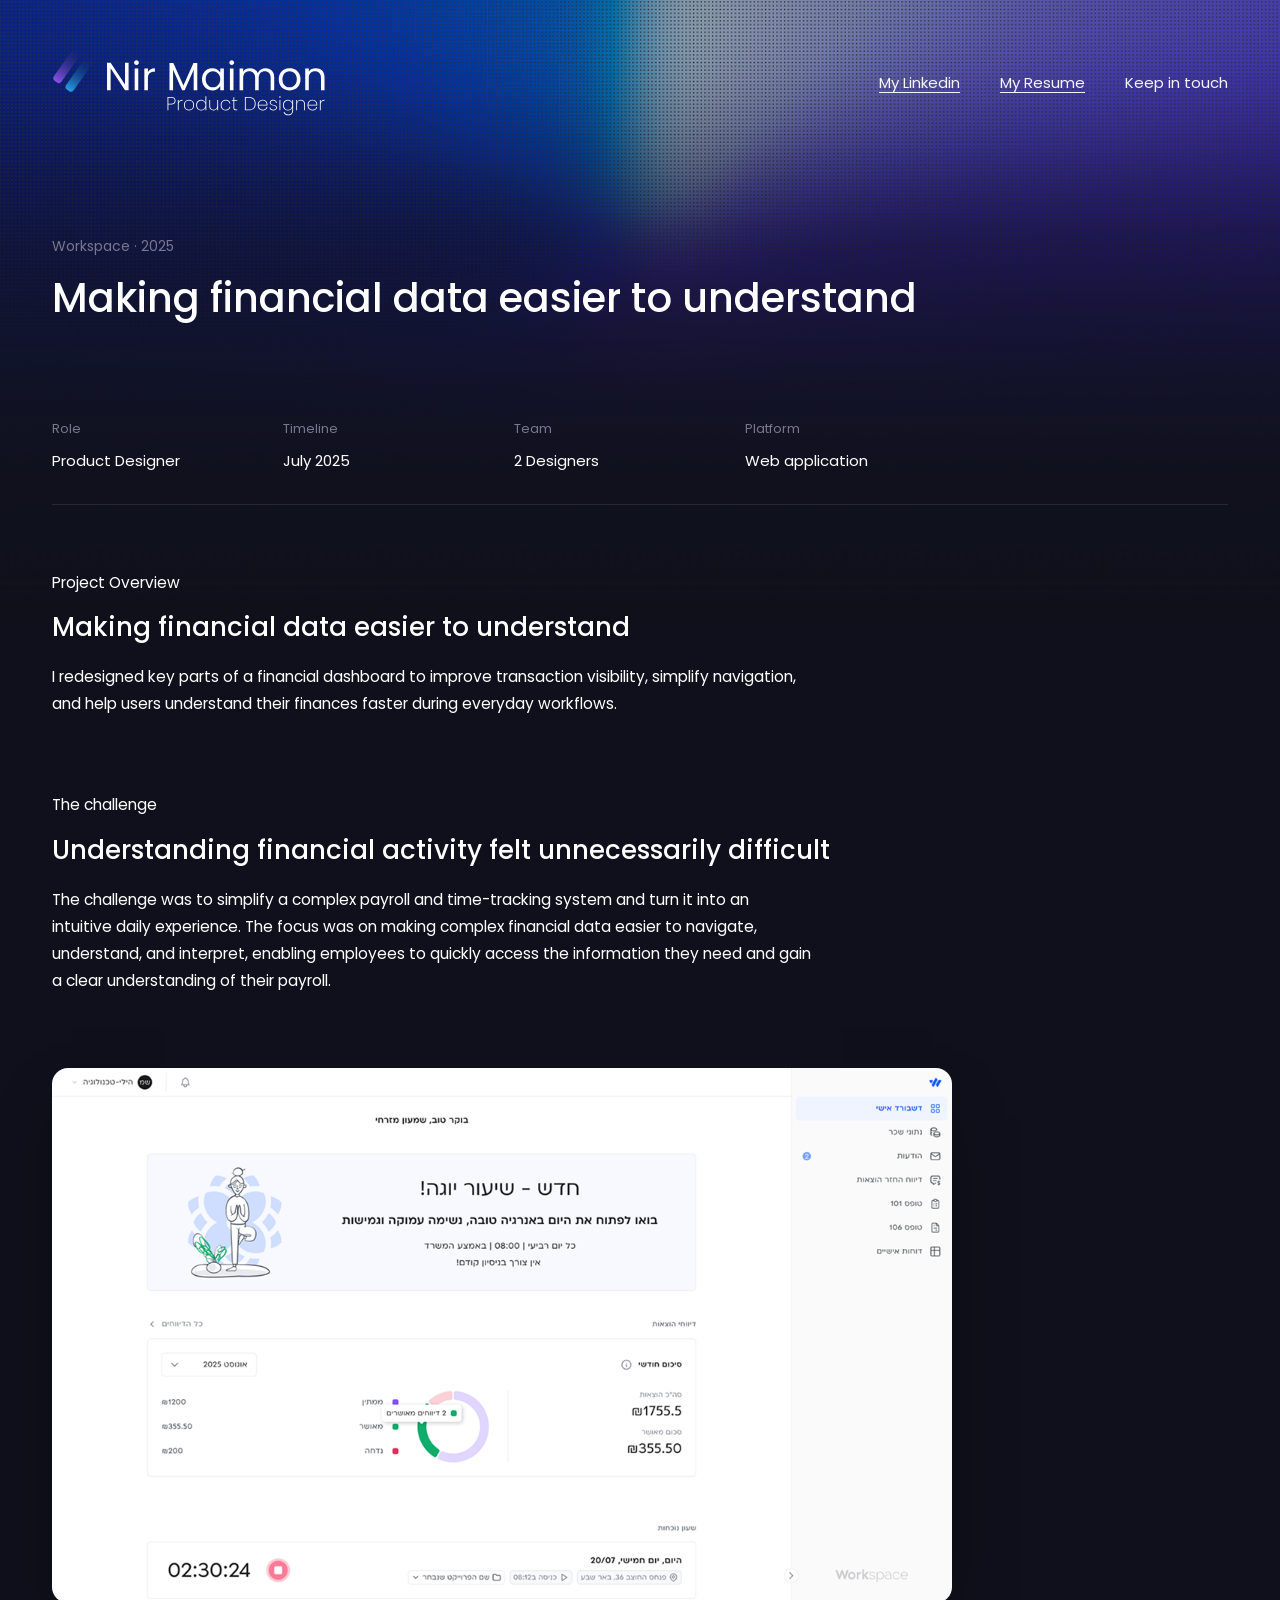
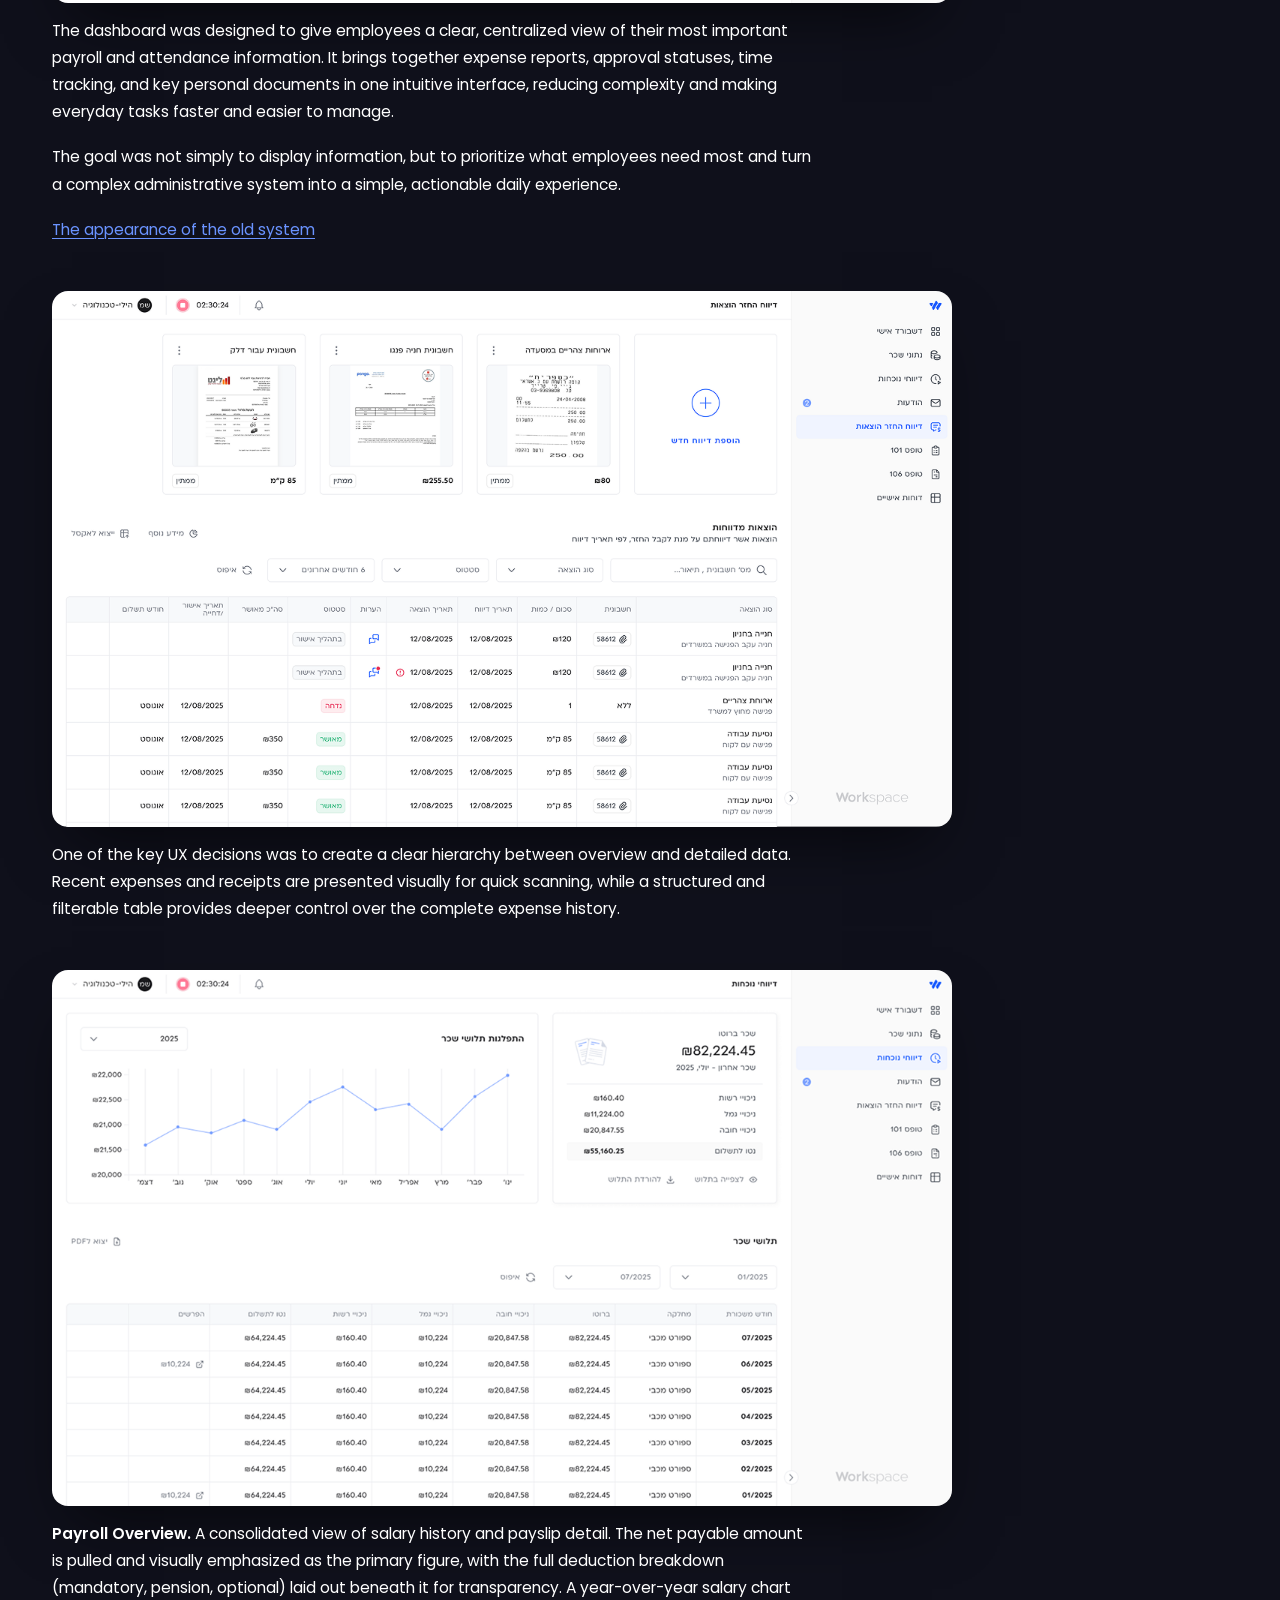
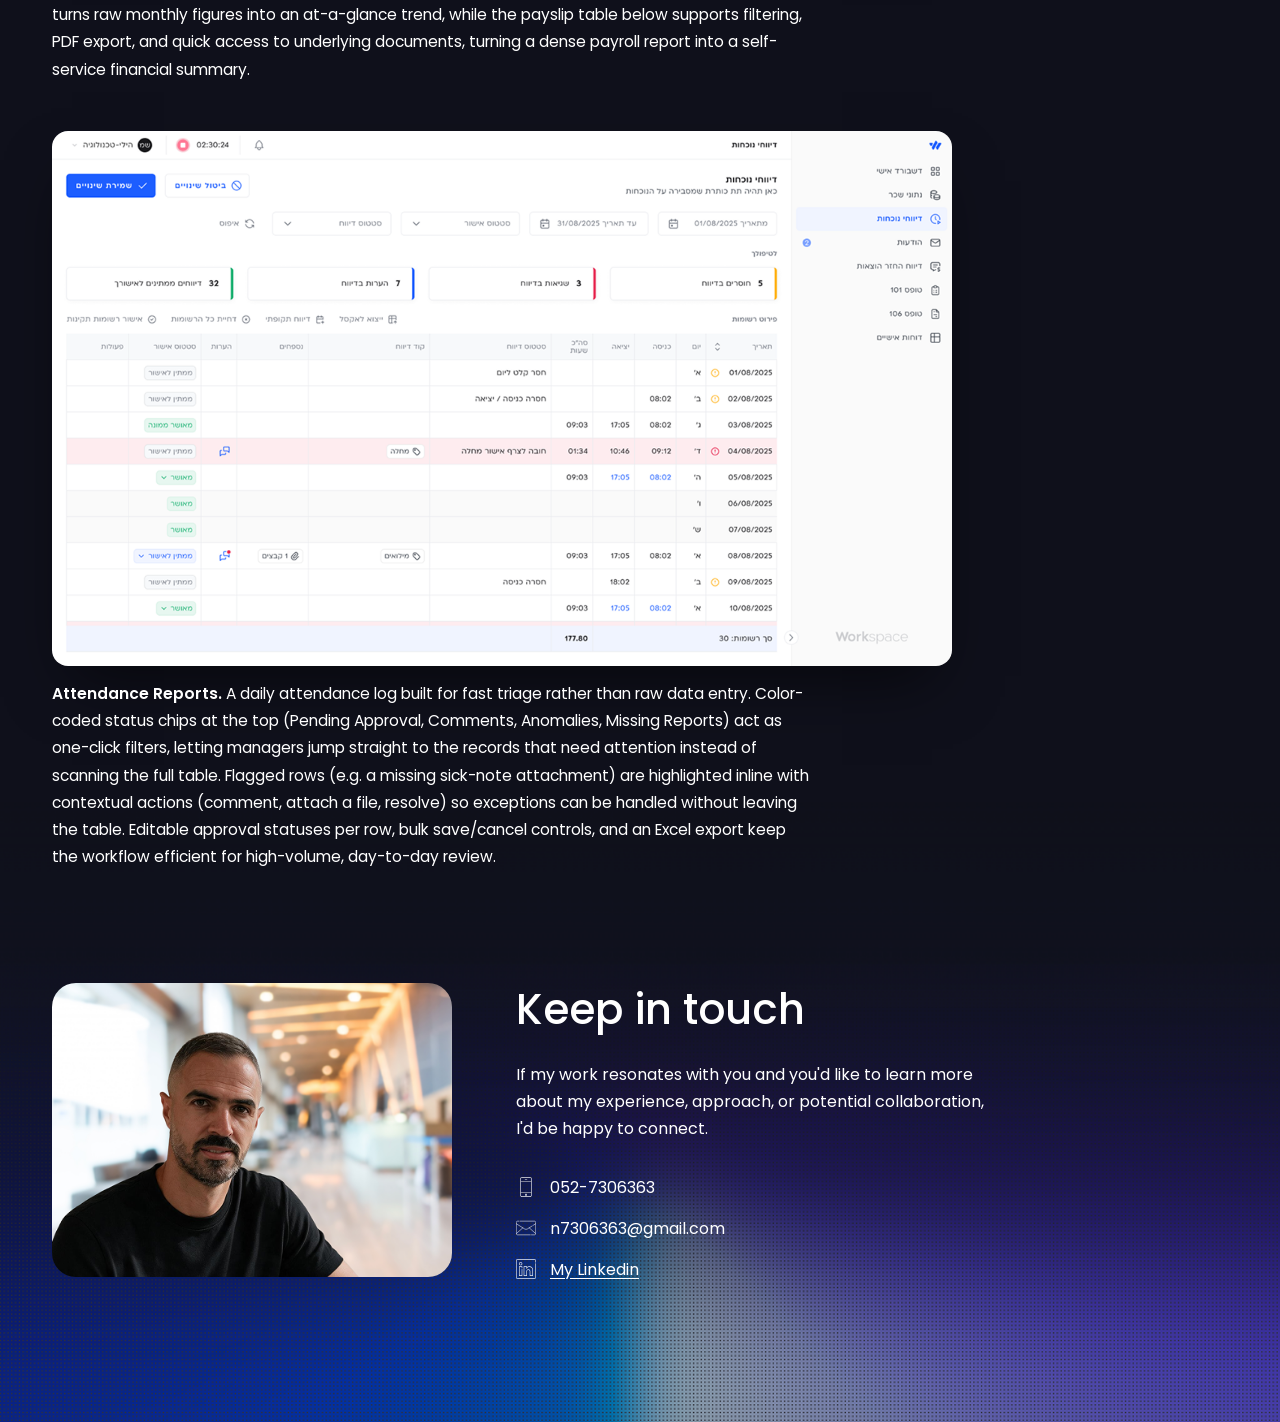
==== case-study.html @ dd616dca "Initial commit: Nir Maimon portfolio site (Main + case study pages) Built from the Figma design (Mai" ====
<!doctype html>
<html lang="en">
<head>
<meta charset="UTF-8" />
<meta name="viewport" content="width=device-width, initial-scale=1.0" />
<title>Making financial data easier to understand — Nir Maimon</title>
<link rel="preconnect" href="https://fonts.googleapis.com" />
<link rel="preconnect" href="https://fonts.gstatic.com" crossorigin />
<link href="https://fonts.googleapis.com/css2?family=Poppins:wght@300;400;500;600;700&display=swap" rel="stylesheet" />
<link rel="stylesheet" href="styles.css" />
</head>
<body>

<div class="page">
  <div class="bg-glow-top"></div>
  <div class="bg-glow-bottom"></div>

  <header class="container site-header">
    <a href="index.html"><img class="logo" src="Group 160525.svg" alt="Nir Maimon — Product Designer" /></a>
    <nav class="site-nav">
      <a class="underline" href="https://www.linkedin.com/in/nir-maimon-a56410125/" target="_blank" rel="noopener">My Linkedin</a>
      <a class="underline" href="#">My Resume</a>
      <a href="index.html#keep-in-touch">Keep in touch</a>
    </nav>
  </header>

  <section class="container case-hero">
    <p class="eyebrow">Workspace · 2025</p>
    <h1>Making financial data easier to understand</h1>
  </section>

  <div class="container">
    <div class="meta-row">
      <div class="item">
        <p class="label">Role</p>
        <p class="value">Product Designer</p>
      </div>
      <div class="item">
        <p class="label">Timeline</p>
        <p class="value">July 2025</p>
      </div>
      <div class="item">
        <p class="label">Team</p>
        <p class="value">2 Designers</p>
      </div>
      <div class="item">
        <p class="label">Platform</p>
        <p class="value">Web application</p>
      </div>
    </div>
    <div class="divider"></div>

    <section class="case-section">
      <p class="eyebrow">Project Overview</p>
      <h2>Making financial data easier to understand</h2>
      <p>I redesigned key parts of a financial dashboard to improve transaction visibility, simplify navigation, and help users understand their finances faster during everyday workflows.</p>
    </section>

    <section class="case-section">
      <p class="eyebrow">The challenge</p>
      <h2>Understanding financial activity felt unnecessarily difficult</h2>
      <p>The challenge was to simplify a complex payroll and time-tracking system and turn it into an intuitive daily experience. The focus was on making complex financial data easier to navigate, understand, and interpret, enabling employees to quickly access the information they need and gain a clear understanding of their payroll.</p>
    </section>

    <div class="case-image">
      <img src="דשבורד ללא נוכחות וללא הוצאות 1.png" alt="Employee dashboard home screen" />
    </div>

    <div class="case-text">
      <p>The dashboard was designed to give employees a clear, centralized view of their most important payroll and attendance information. It brings together expense reports, approval statuses, time tracking, and key personal documents in one intuitive interface, reducing complexity and making everyday tasks faster and easier to manage.</p>
      <p>The goal was not simply to display information, but to prioritize what employees need most and turn a complex administrative system into a simple, actionable daily experience.</p>
      <p><a class="inline-link" href="image 208.png" target="_blank" rel="noopener">The appearance of the old system</a></p>
    </div>

    <div class="case-image">
      <img src="דיווח החזר הוצאות 1.png" alt="Expense reports screen" />
    </div>

    <div class="case-text">
      <p>One of the key UX decisions was to create a clear hierarchy between overview and detailed data. Recent expenses and receipts are presented visually for quick scanning, while a structured and filterable table provides deeper control over the complete expense history.</p>
    </div>

    <div class="case-image">
      <img src="נתוני שכר 2.png" alt="Payroll overview screen" />
    </div>

    <div class="case-text">
      <p><strong>Payroll Overview.</strong> A consolidated view of salary history and payslip detail. The net payable amount is pulled and visually emphasized as the primary figure, with the full deduction breakdown (mandatory, pension, optional) laid out beneath it for transparency. A year-over-year salary chart turns raw monthly figures into an at-a-glance trend, while the payslip table below supports filtering, PDF export, and quick access to underlying documents, turning a dense payroll report into a self-service financial summary.</p>
    </div>

    <div class="case-image">
      <img src="נוכחות 1.png" alt="Attendance reports screen" />
    </div>

    <div class="case-text">
      <p><strong>Attendance Reports.</strong> A daily attendance log built for fast triage rather than raw data entry. Color-coded status chips at the top (Pending Approval, Comments, Anomalies, Missing Reports) act as one-click filters, letting managers jump straight to the records that need attention instead of scanning the full table. Flagged rows (e.g. a missing sick-note attachment) are highlighted inline with contextual actions (comment, attach a file, resolve) so exceptions can be handled without leaving the table. Editable approval statuses per row, bulk save/cancel controls, and an Excel export keep the workflow efficient for high-volume, day-to-day review.</p>
    </div>
  </div>

  <section id="keep-in-touch" class="container keep-in-touch footer-cta">
    <div class="photo">
      <img src="image 68.png" alt="Nir Maimon" />
    </div>
    <div>
      <h2>Keep in touch</h2>
      <p class="desc">If my work resonates with you and you'd like to learn more about my experience, approach, or potential collaboration, I'd be happy to connect.</p>
      <div class="contact-list">
        <div class="row">
          <img class="icon" src="Capa_1.svg" alt="" />
          <a href="tel:0527306363">052-7306363</a>
        </div>
        <div class="row">
          <img class="icon" src="Capa_1-1.svg" alt="" />
          <a href="mailto:n7306363@gmail.com">n7306363@gmail.com</a>
        </div>
        <div class="row">
          <img class="icon" src="Layer_1.svg" alt="" />
          <a class="underline" href="https://www.linkedin.com/in/nir-maimon-a56410125/" target="_blank" rel="noopener">My Linkedin</a>
        </div>
      </div>
    </div>
  </section>
</div>

</body>
</html>
---- styles.css ----
:root {
  --bg: #0f101b;
  --text-primary: #ffffff;
  --text-secondary: #a6a6bd;
  --text-muted: #77778f;
  --divider: rgba(255, 255, 255, 0.1);
  --link-accent: #6a93ff;
  --pill-bg: #f4f4f8;
  --pill-text: #111114;
  --pill-dot: #4f7cff;
  --container: 1240px;
}

* {
  box-sizing: border-box;
}

html {
  scroll-behavior: smooth;
}

body {
  margin: 0;
  background: var(--bg);
  color: var(--text-primary);
  font-family: "Poppins", -apple-system, BlinkMacSystemFont, "Segoe UI", sans-serif;
  -webkit-font-smoothing: antialiased;
  overflow-x: hidden;
}

h1, h2, h3 {
  font-family: "Poppins", sans-serif;
  margin: 0;
  font-weight: 500;
}

p {
  margin: 0;
}

a {
  color: inherit;
  text-decoration: none;
}

img {
  max-width: 100%;
  display: block;
}

.container {
  max-width: var(--container);
  margin: 0 auto;
  padding: 0 32px;
  position: relative;
  z-index: 1;
}

/* ---------- background glow layers ---------- */

.bg-glow-top {
  position: absolute;
  top: 0;
  left: 0;
  width: 100%;
  height: 620px;
  background-image: url("image 72.png");
  background-size: cover;
  background-position: top center;
  z-index: 0;
  pointer-events: none;
}

.bg-glow-bottom {
  position: absolute;
  bottom: 0;
  left: 0;
  width: 100%;
  height: 620px;
  background-image: url("image 73.png");
  background-size: cover;
  background-position: bottom center;
  z-index: 0;
  pointer-events: none;
}

.page {
  position: relative;
  overflow: hidden;
}

/* ---------- header ---------- */

.site-header {
  display: flex;
  align-items: center;
  justify-content: space-between;
  padding-top: 48px;
}

.logo {
  height: 68px;
  width: auto;
}

.site-nav {
  display: flex;
  align-items: center;
  gap: 40px;
  font-size: 15px;
  color: var(--text-primary);
}

.site-nav a.underline {
  text-decoration: underline;
  text-underline-offset: 4px;
}

.site-nav a {
  white-space: nowrap;
  opacity: 0.95;
  transition: opacity 0.2s ease;
}

.site-nav a:hover {
  opacity: 0.7;
}

.nav-toggle {
  display: none;
}

/* ---------- hero ---------- */

.hero {
  padding-top: 100px;
  padding-bottom: 80px;
}

.pill {
  display: inline-flex;
  align-items: center;
  gap: 8px;
  background: var(--pill-bg);
  color: var(--pill-text);
  font-size: 13px;
  font-weight: 500;
  padding: 8px 16px 8px 12px;
  border-radius: 999px;
  margin-bottom: 28px;
}

.pill .dot {
  width: 7px;
  height: 7px;
  border-radius: 50%;
  background: var(--pill-dot);
  display: inline-block;
}

.hero h1 {
  font-size: 48px;
  line-height: 1.2;
  letter-spacing: -0.5px;
  margin-bottom: 24px;
}

.hero h1 .muted {
  color: var(--text-secondary);
  font-weight: 400;
}

.hero p {
  font-size: 16px;
  line-height: 1.7;
  color: var(--text-primary);
  max-width: 620px;
}

/* ---------- projects ---------- */

.projects {
  padding-top: 40px;
  padding-bottom: 120px;
}

.projects h2 {
  font-size: 26px;
  color: var(--text-primary);
  margin-bottom: 32px;
}

.project-grid {
  display: grid;
  grid-template-columns: 1fr 1fr;
  gap: 28px;
}

.project-card {
  border-radius: 20px;
  overflow: hidden;
  display: block;
  line-height: 0;
  transition: transform 0.25s ease;
}

a.project-card:hover {
  transform: translateY(-4px);
}

.project-card img {
  width: 100%;
  height: auto;
  border-radius: 20px;
}

/* ---------- keep in touch ---------- */

.keep-in-touch {
  padding-top: 40px;
  padding-bottom: 140px;
  display: grid;
  grid-template-columns: 400px 1fr;
  gap: 64px;
  align-items: center;
}

.keep-in-touch .photo {
  border-radius: 24px;
  overflow: hidden;
  width: 100%;
}

.keep-in-touch .photo img {
  width: 100%;
  height: 100%;
  object-fit: cover;
}

.keep-in-touch h2 {
  font-size: 42px;
  margin-bottom: 20px;
}

.keep-in-touch .desc {
  font-size: 16px;
  line-height: 1.7;
  color: var(--text-primary);
  max-width: 480px;
  margin-bottom: 32px;
}

.contact-list {
  display: flex;
  flex-direction: column;
  gap: 16px;
}

.contact-list .row {
  display: flex;
  align-items: center;
  gap: 14px;
  font-size: 16px;
}

.contact-list .icon {
  width: 20px;
  height: 20px;
  flex-shrink: 0;
  opacity: 0.9;
}

.contact-list a.underline {
  text-decoration: underline;
  text-underline-offset: 3px;
}

/* ---------- case study ---------- */

.case-hero {
  padding-top: 120px;
  padding-bottom: 40px;
}

.eyebrow {
  font-size: 14px;
  color: var(--text-muted);
  margin-bottom: 16px;
}

.case-hero h1 {
  font-size: 40px;
  line-height: 1.25;
  white-space: nowrap;
}

.meta-row {
  display: grid;
  grid-template-columns: repeat(4, 1fr);
  gap: 24px;
  padding: 56px 0 32px;
  max-width: 900px;
}

.meta-row .item .label {
  font-size: 13px;
  color: var(--text-muted);
  margin-bottom: 10px;
}

.meta-row .item .value {
  font-size: 15px;
  color: var(--text-primary);
}

.divider {
  height: 1px;
  background: var(--divider);
  margin-bottom: 64px;
}

.case-section {
  max-width: 760px;
  padding-bottom: 56px;
}

.case-section .eyebrow {
  margin-bottom: 14px;
}

.case-section h2 {
  font-size: 26px;
  line-height: 1.35;
  margin-bottom: 18px;
  white-space: nowrap;
}

.case-section p {
  font-size: 15.5px;
  line-height: 1.75;
  color: var(--text-primary);
  margin-bottom: 18px;
}

.case-section p strong {
  color: var(--text-primary);
  font-weight: 600;
}

.case-section a.inline-link {
  color: var(--link-accent);
  text-decoration: underline;
  text-underline-offset: 3px;
}

.case-image {
  max-width: 900px;
  border-radius: 16px;
  overflow: hidden;
  margin-bottom: 14px;
  box-shadow: 0 30px 60px -20px rgba(0, 0, 0, 0.6);
}

.case-image img {
  width: 100%;
  height: auto;
  display: block;
}

.case-text {
  max-width: 760px;
  padding-bottom: 48px;
}

.case-text p {
  font-size: 15.5px;
  line-height: 1.75;
  color: var(--text-primary);
  margin: 0 0 18px;
}

.case-text p:last-child {
  margin-bottom: 0;
}

.case-text p strong {
  color: var(--text-primary);
  font-weight: 600;
}

.case-text a.inline-link {
  color: var(--link-accent);
  text-decoration: underline;
  text-underline-offset: 3px;
}

/* ---------- footer (shared "keep in touch" reused on case study) ---------- */

.footer-cta {
  padding-top: 60px;
  padding-bottom: 140px;
}

/* ---------- responsive ---------- */

@media (max-width: 900px) {
  .container {
    padding: 0 20px;
  }

  .site-header {
    padding-top: 32px;
  }

  .site-nav {
    gap: 20px;
    font-size: 13px;
  }

  .hero {
    padding-top: 64px;
    padding-bottom: 56px;
  }

  .hero h1 {
    font-size: 34px;
  }

  .project-grid {
    grid-template-columns: 1fr;
  }

  .keep-in-touch {
    grid-template-columns: 1fr;
    gap: 32px;
  }

  .keep-in-touch .photo {
    max-width: 320px;
  }

  .keep-in-touch h2 {
    font-size: 32px;
  }

  .meta-row {
    grid-template-columns: repeat(2, 1fr);
    row-gap: 32px;
  }

  .case-hero {
    padding-top: 80px;
    padding-bottom: 32px;
  }

  .case-hero h1 {
    font-size: 30px;
    white-space: normal;
  }

  .case-section h2 {
    font-size: 22px;
    white-space: normal;
  }
}

@media (max-width: 560px) {
  .site-nav {
    display: none;
  }
}
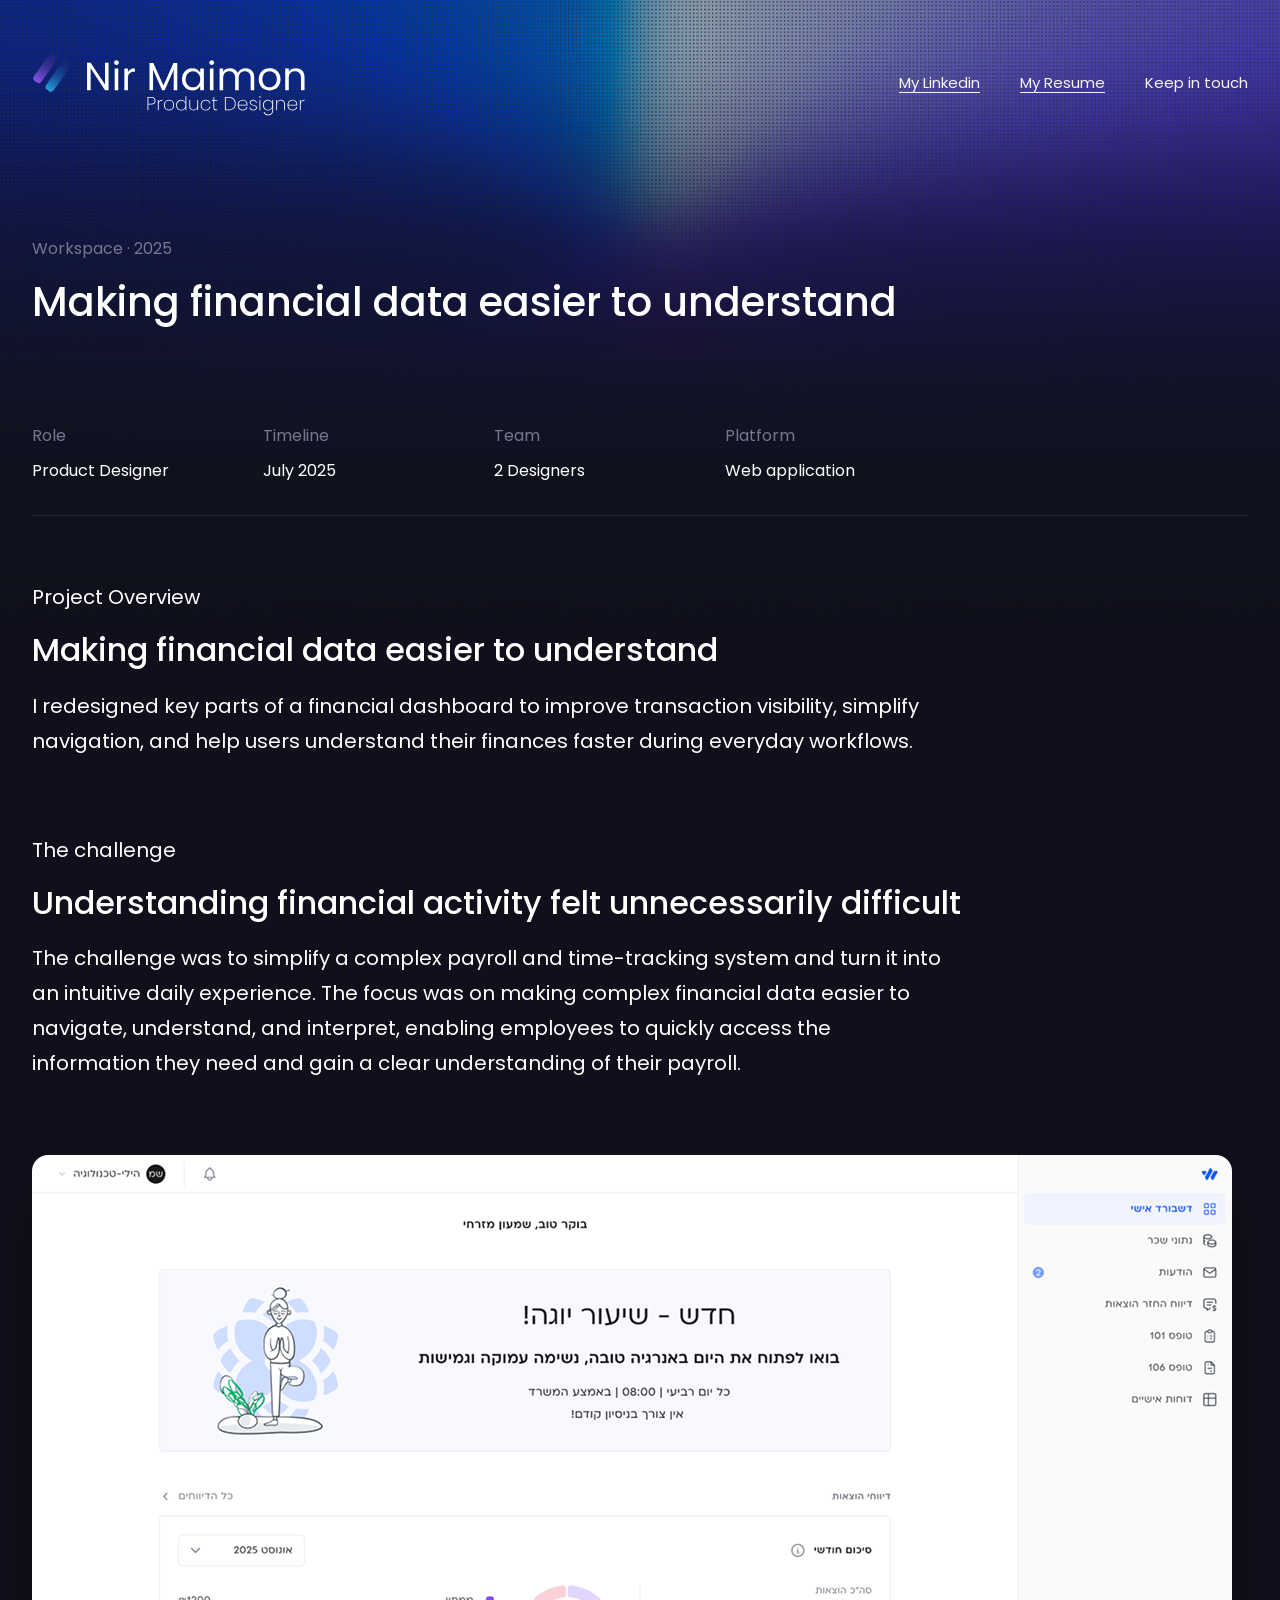
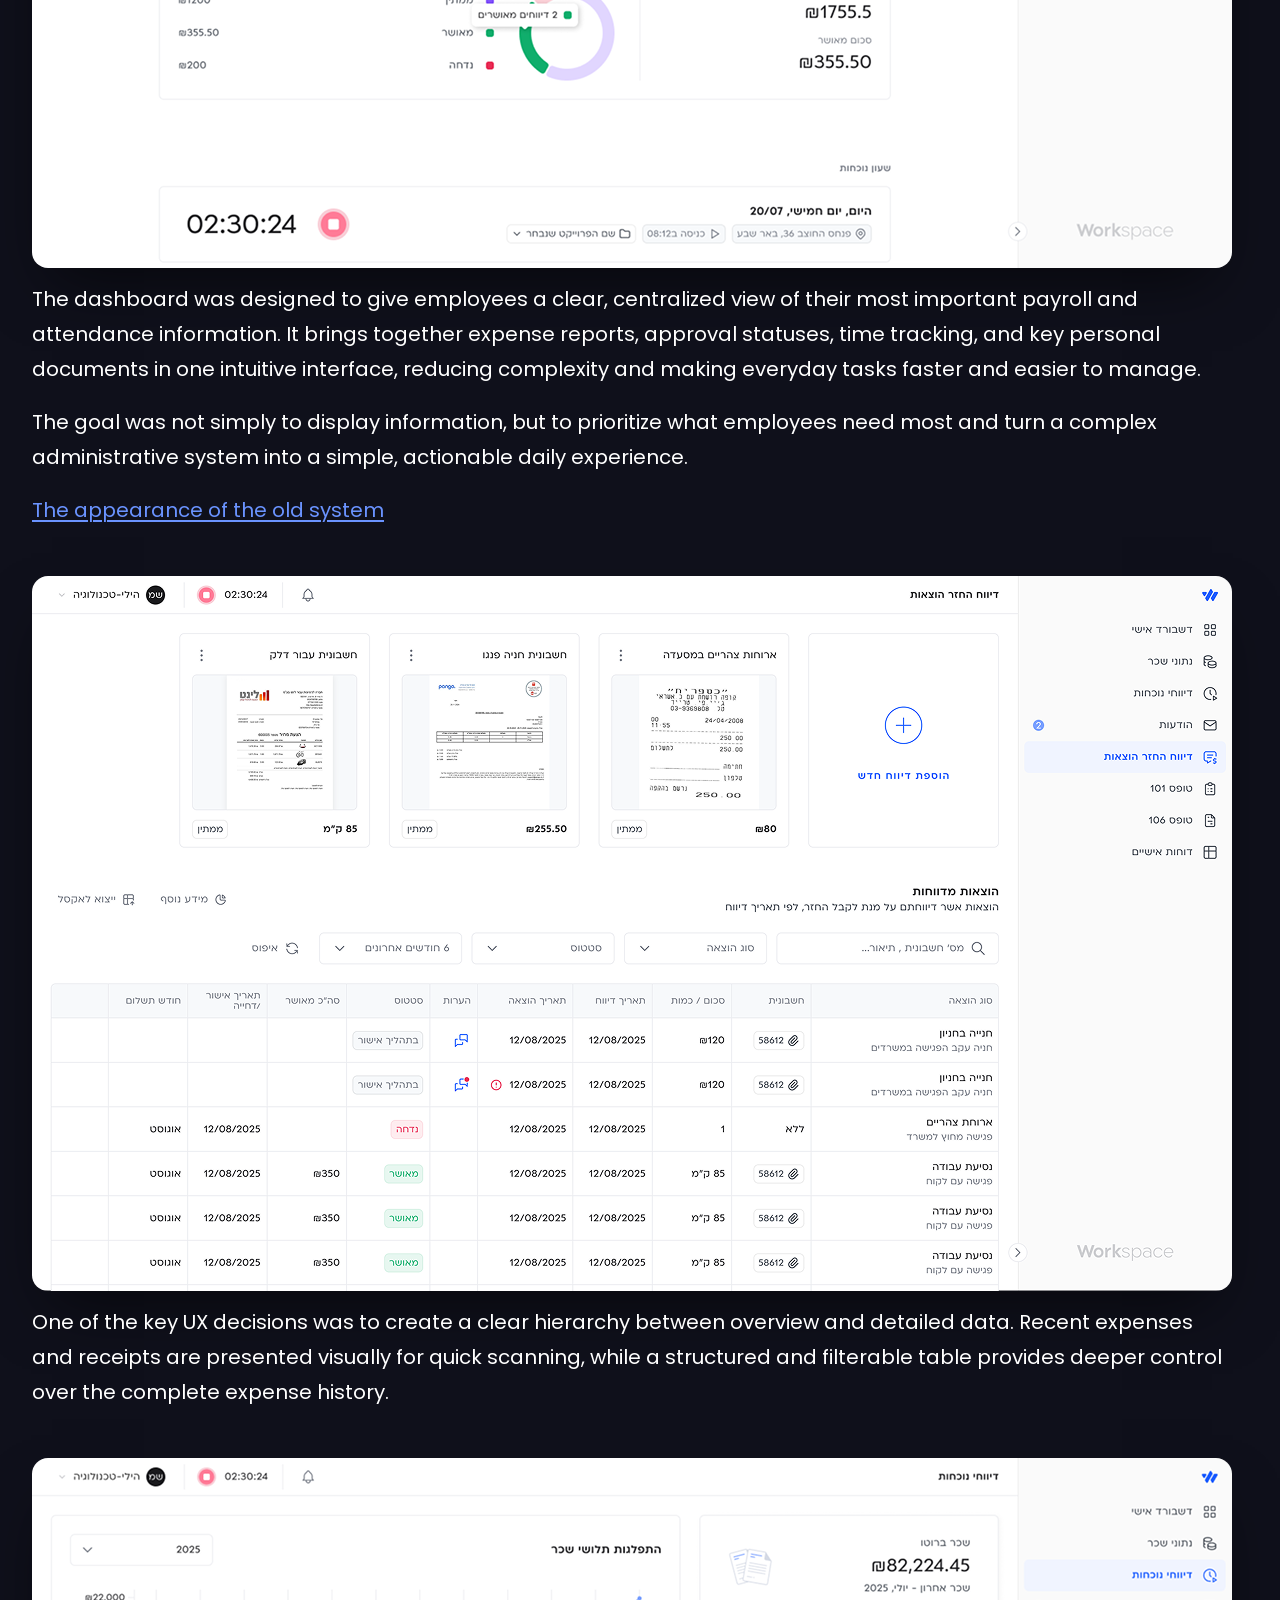
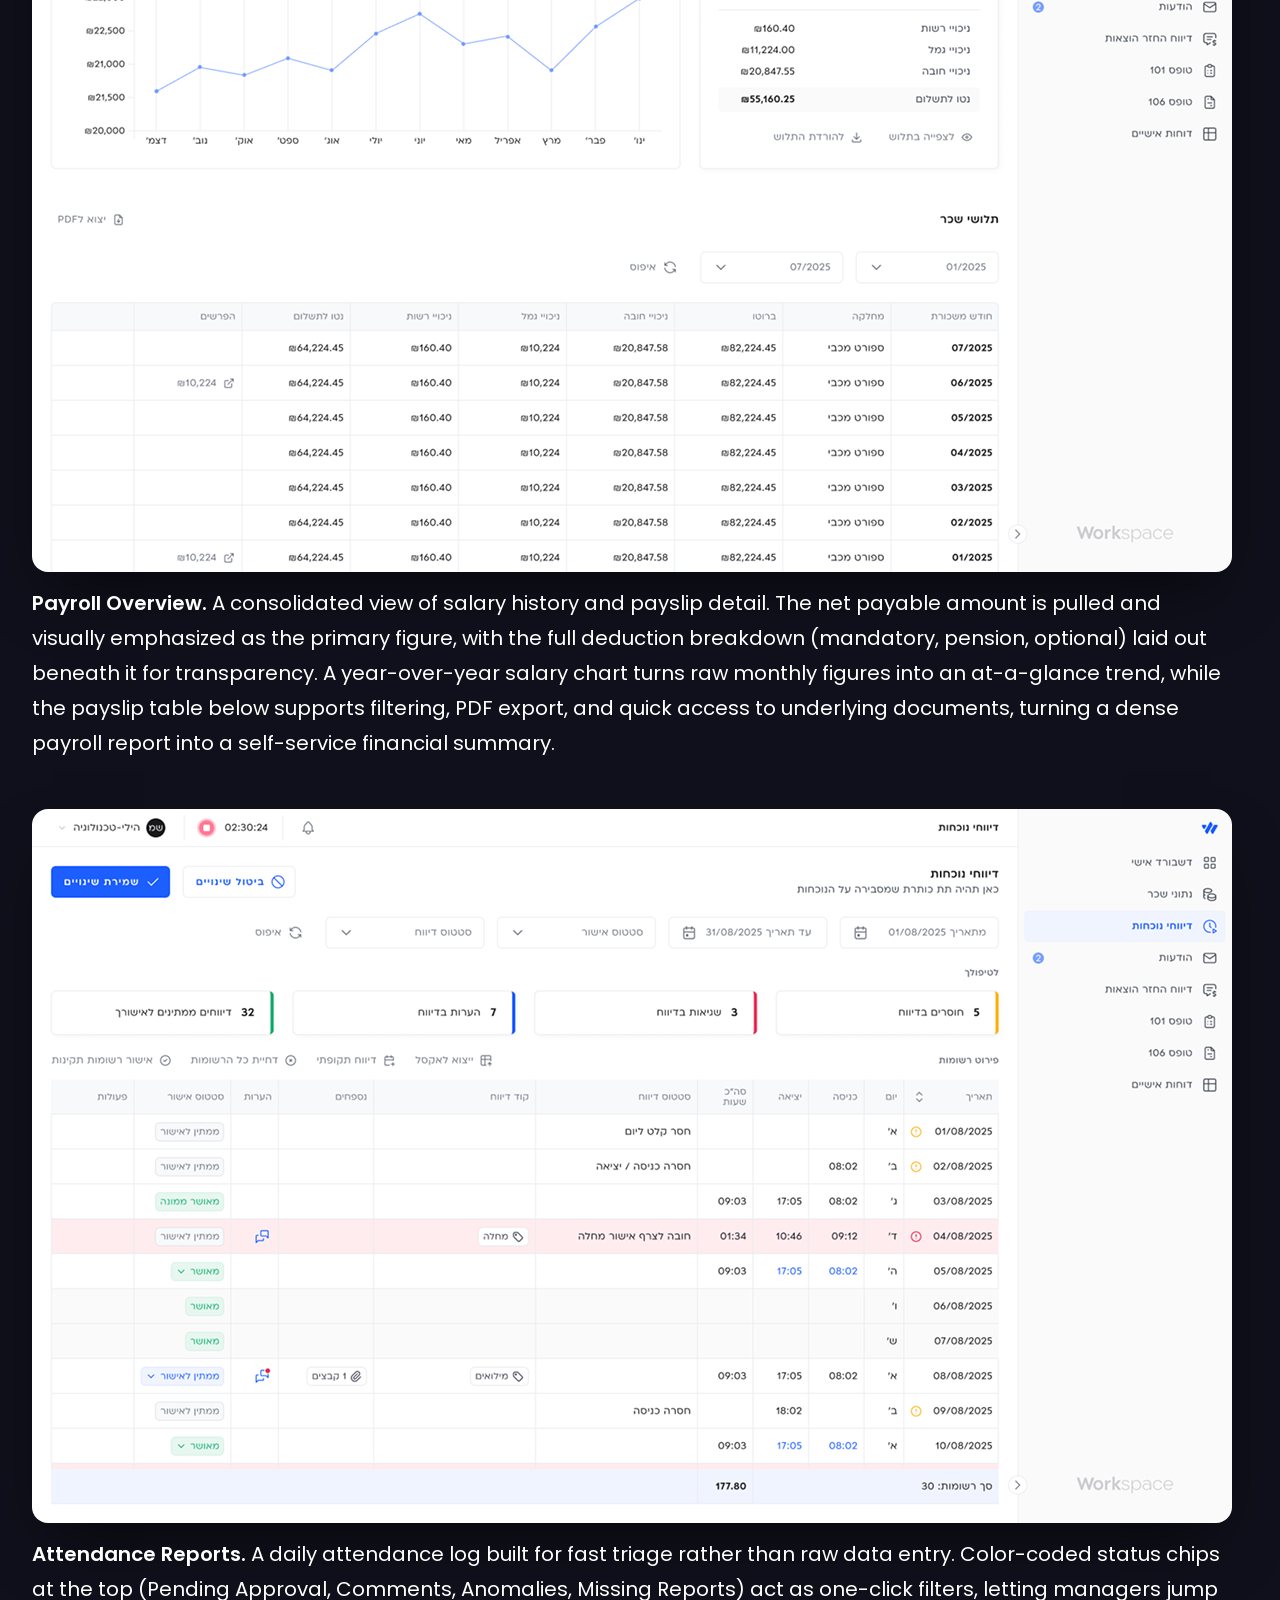
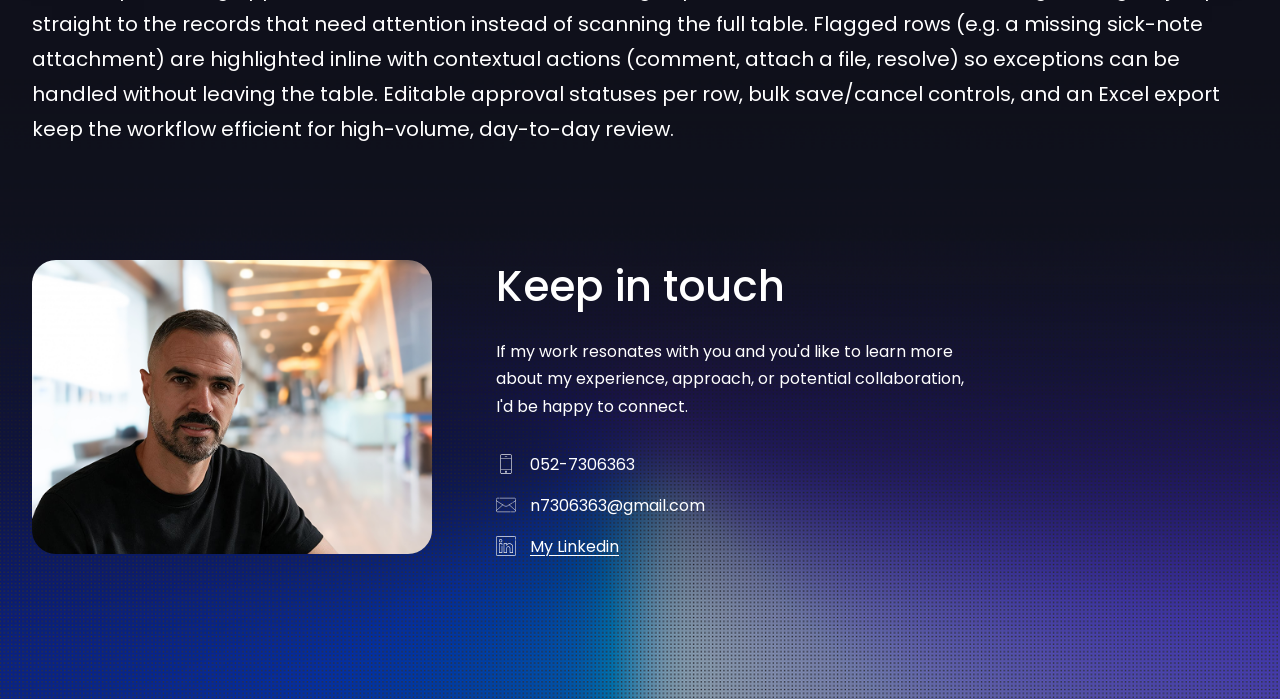
==== commit a35c8144: "Add LeadPilot and Taboola case study pages, fix typography scale - Build leadpilot.html and taboola." ====
--- a/case-study.html
+++ b/case-study.html
@@ -6,7 +6,7 @@
 <title>Making financial data easier to understand — Nir Maimon</title>
 <link rel="preconnect" href="https://fonts.googleapis.com" />
 <link rel="preconnect" href="https://fonts.gstatic.com" crossorigin />
-<link href="https://fonts.googleapis.com/css2?family=Poppins:wght@300;400;500;600;700&display=swap" rel="stylesheet" />
+<link href="https://fonts.googleapis.com/css2?family=Poppins:wght@100;200;300;400;500;600;700&display=swap" rel="stylesheet" />
 <link rel="stylesheet" href="styles.css" />
 </head>
 <body>
--- a/styles.css
+++ b/styles.css
@@ -8,7 +8,7 @@
   --pill-bg: #f4f4f8;
   --pill-text: #111114;
   --pill-dot: #4f7cff;
-  --container: 1240px;
+  --container: 1546px;
 }
 
 * {
@@ -159,15 +159,16 @@
 }
 
 .hero h1 {
-  font-size: 48px;
+  font-size: 56px;
+  font-weight: 700;
   line-height: 1.2;
   letter-spacing: -0.5px;
   margin-bottom: 24px;
 }
 
 .hero h1 .muted {
-  color: var(--text-secondary);
-  font-weight: 400;
+  color: var(--text-primary);
+  font-weight: 100;
 }
 
 .hero p {
@@ -185,7 +186,8 @@
 }
 
 .projects h2 {
-  font-size: 26px;
+  font-size: 32px;
+  font-weight: 200;
   color: var(--text-primary);
   margin-bottom: 32px;
 }
@@ -193,7 +195,7 @@
 .project-grid {
   display: grid;
   grid-template-columns: 1fr 1fr;
-  gap: 28px;
+  gap: 55px;
 }
 
 .project-card {
@@ -283,7 +285,7 @@
 }
 
 .eyebrow {
-  font-size: 14px;
+  font-size: 16px;
   color: var(--text-muted);
   margin-bottom: 16px;
 }
@@ -303,13 +305,13 @@
 }
 
 .meta-row .item .label {
-  font-size: 13px;
+  font-size: 16px;
   color: var(--text-muted);
   margin-bottom: 10px;
 }
 
 .meta-row .item .value {
-  font-size: 15px;
+  font-size: 16px;
   color: var(--text-primary);
 }
 
@@ -319,8 +321,24 @@
   margin-bottom: 64px;
 }
 
+.brand-row {
+  display: grid;
+  grid-template-columns: 1.59fr 1fr 1fr;
+  gap: 16px;
+  max-width: 1141px;
+  margin-bottom: 64px;
+}
+
+.brand-row img {
+  width: 100%;
+  height: 100%;
+  object-fit: cover;
+  border-radius: 12px;
+  display: block;
+}
+
 .case-section {
-  max-width: 760px;
+  max-width: 920px;
   padding-bottom: 56px;
 }
 
@@ -329,14 +347,14 @@
 }
 
 .case-section h2 {
-  font-size: 26px;
-  line-height: 1.35;
+  font-size: 32px;
+  line-height: 1.3;
   margin-bottom: 18px;
   white-space: nowrap;
 }
 
 .case-section p {
-  font-size: 15.5px;
+  font-size: 20px;
   line-height: 1.75;
   color: var(--text-primary);
   margin-bottom: 18px;
@@ -354,7 +372,7 @@
 }
 
 .case-image {
-  max-width: 900px;
+  max-width: 1200px;
   border-radius: 16px;
   overflow: hidden;
   margin-bottom: 14px;
@@ -368,12 +386,12 @@
 }
 
 .case-text {
-  max-width: 760px;
+  max-width: 1200px;
   padding-bottom: 48px;
 }
 
 .case-text p {
-  font-size: 15.5px;
+  font-size: 20px;
   line-height: 1.75;
   color: var(--text-primary);
   margin: 0 0 18px;
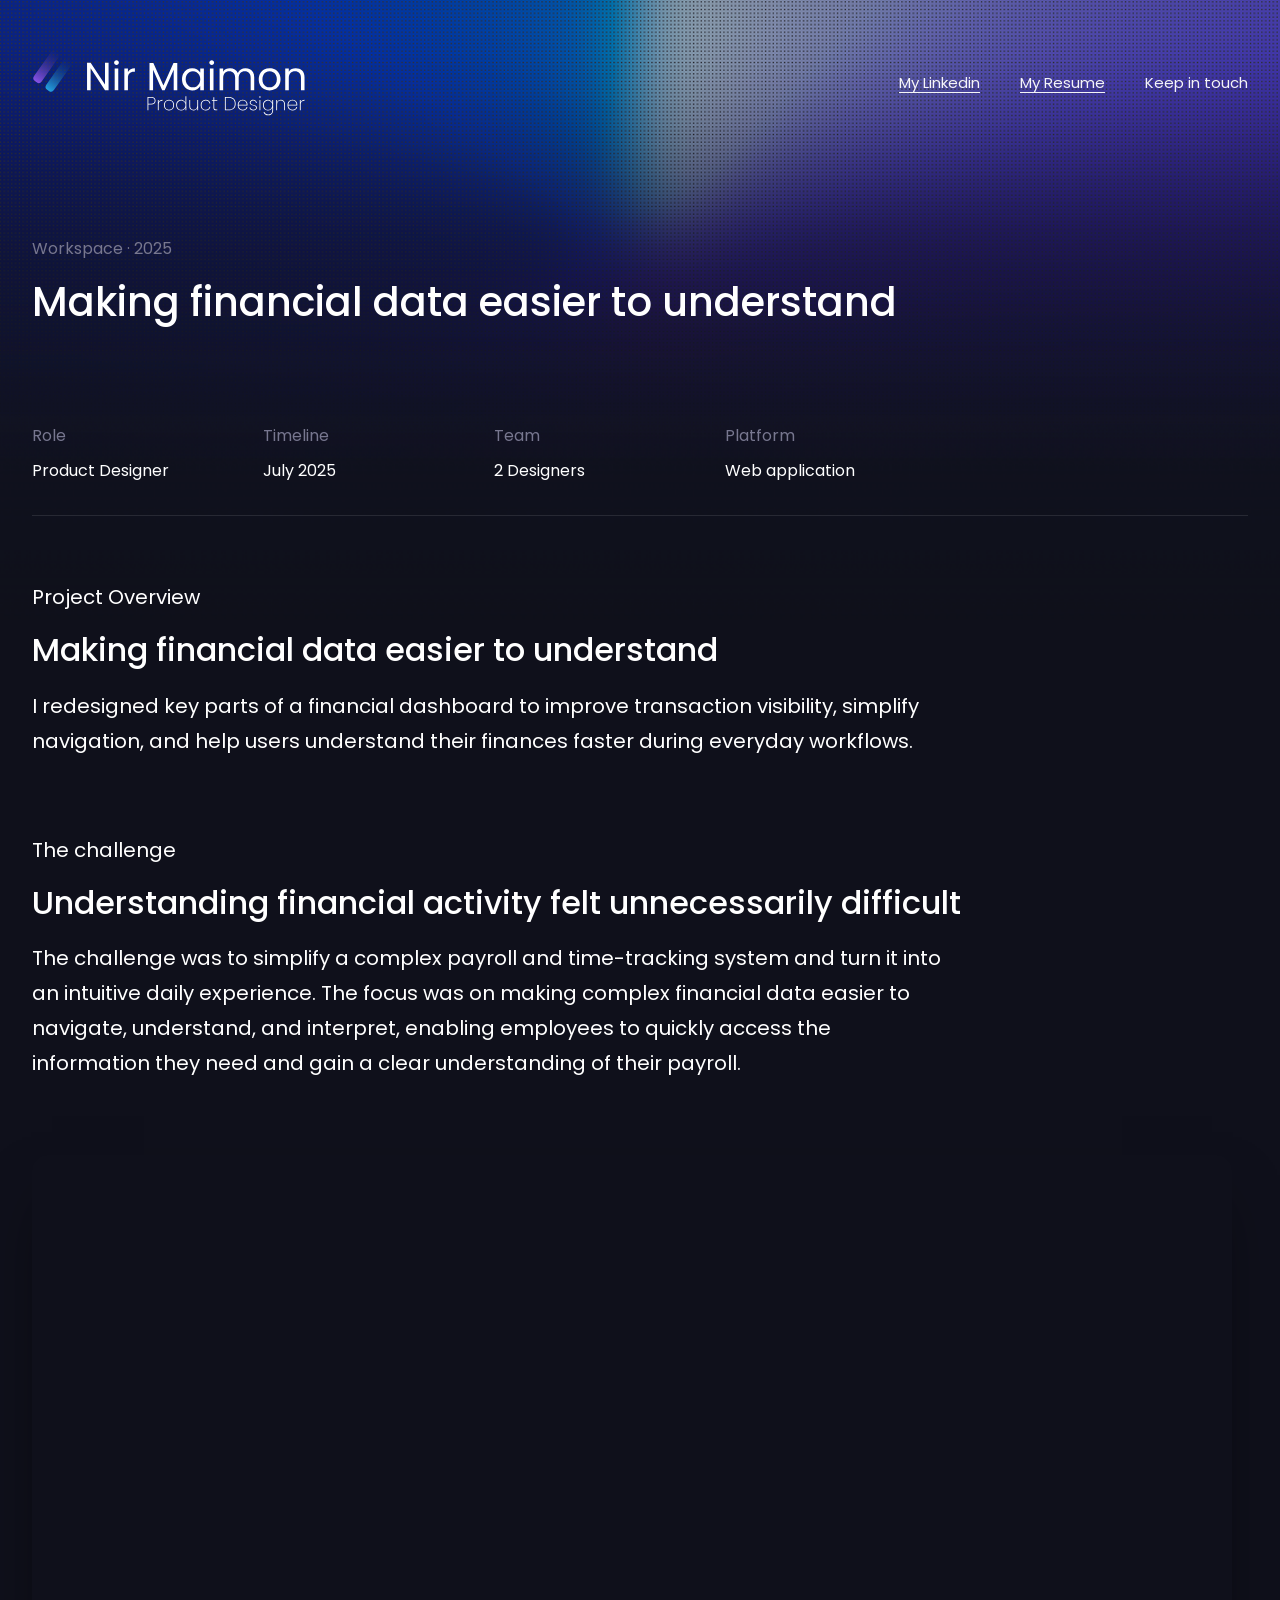
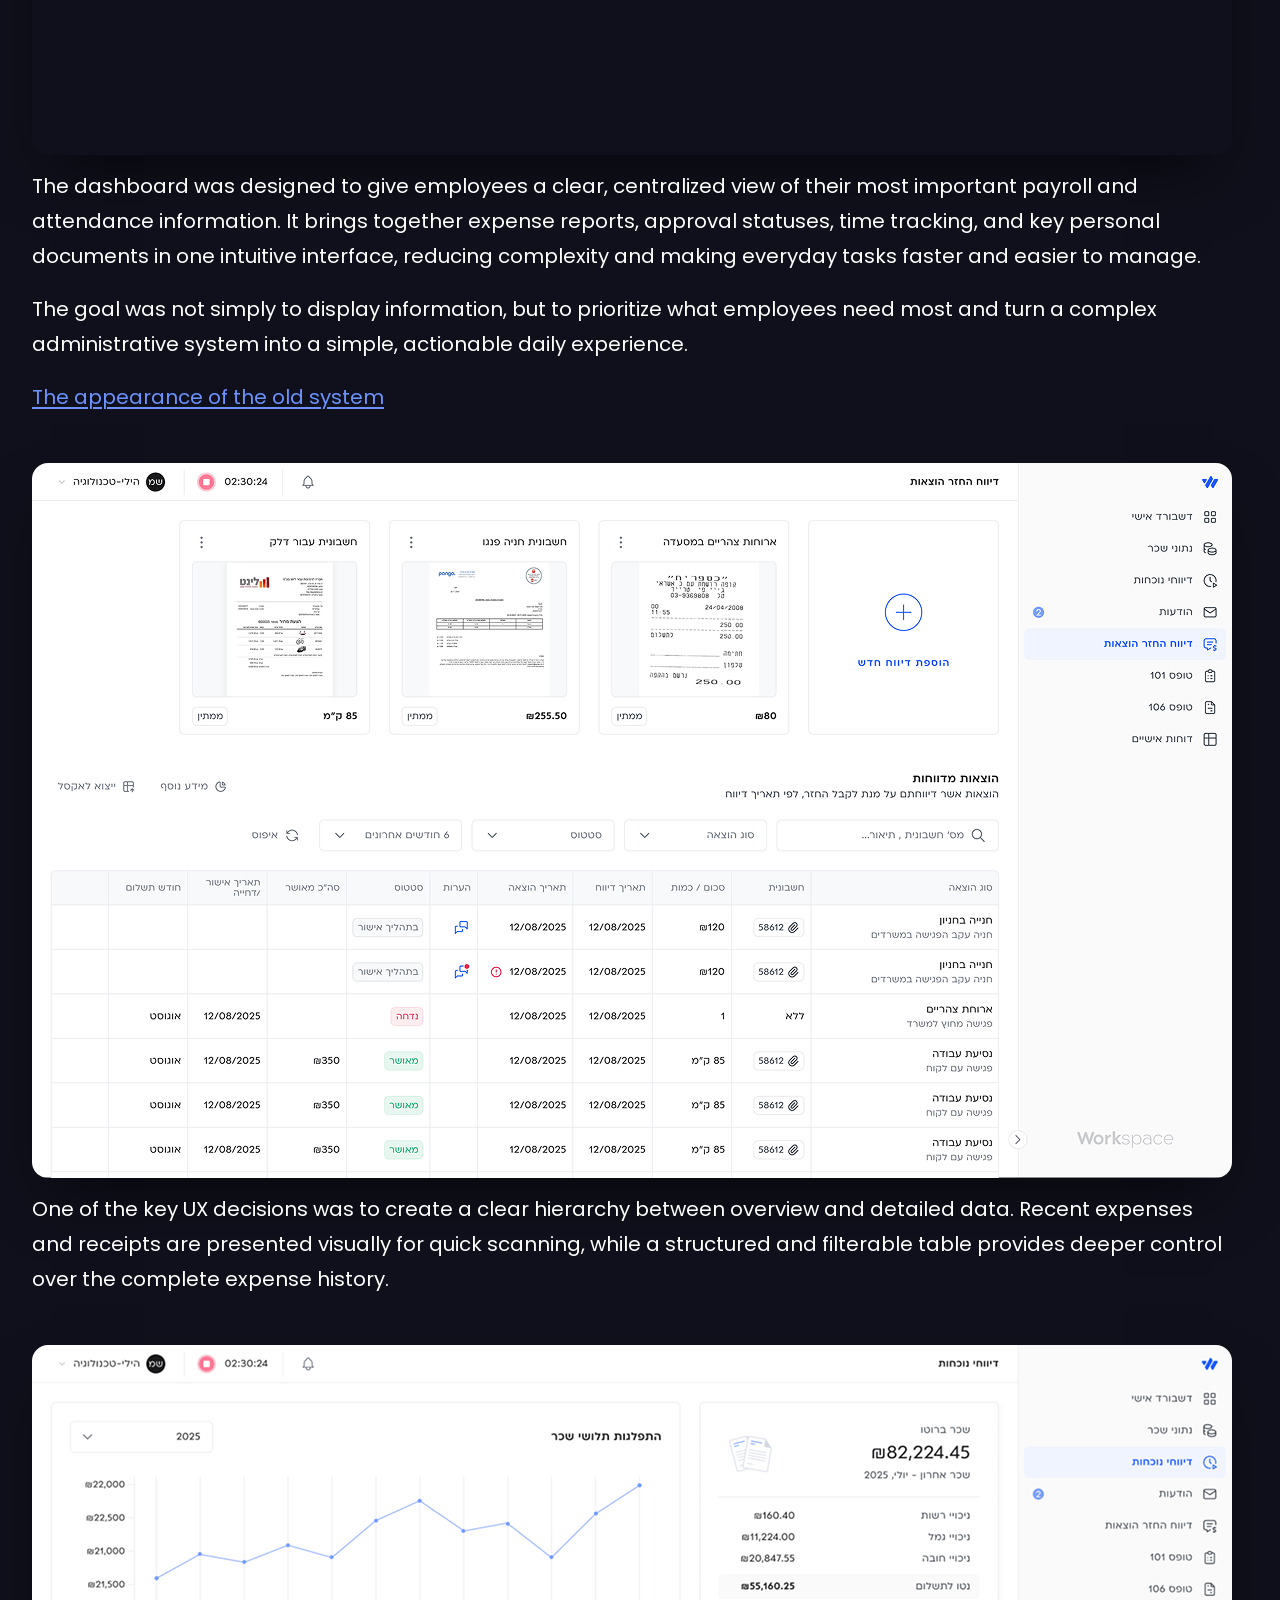
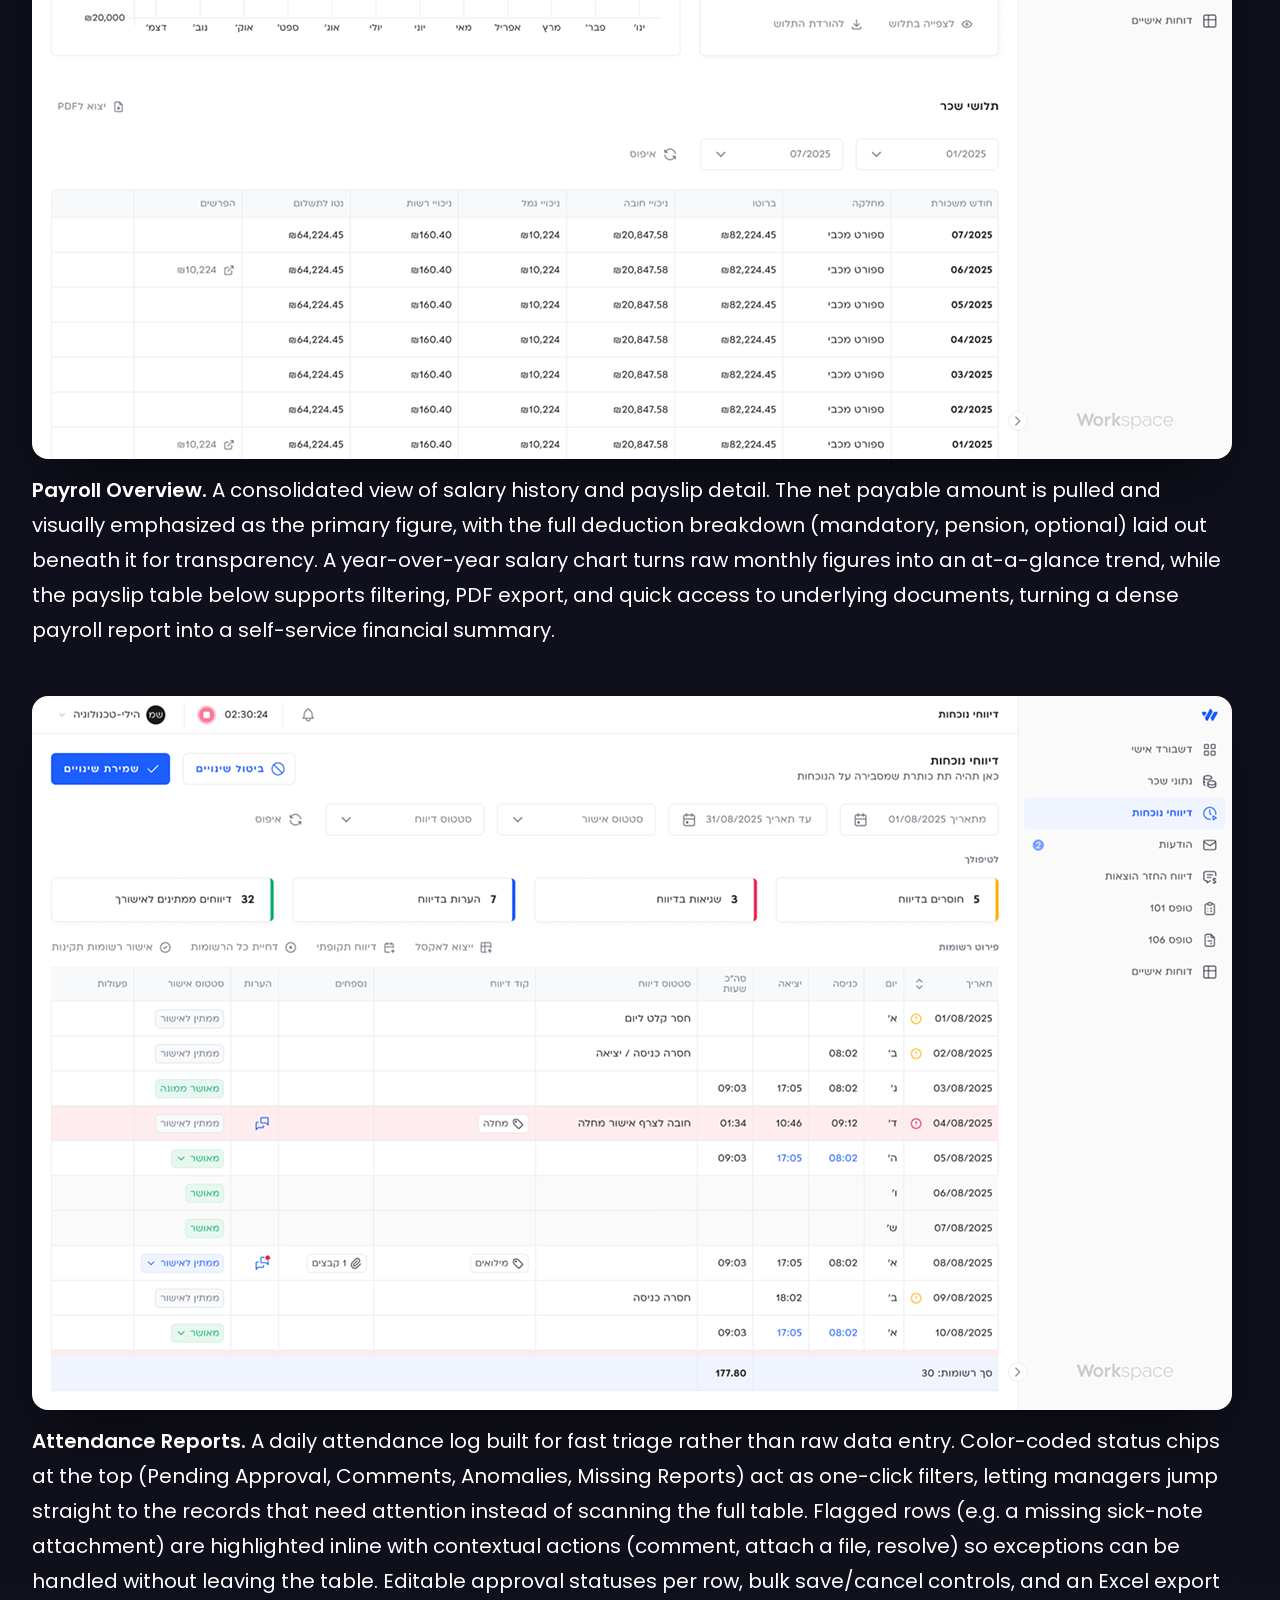
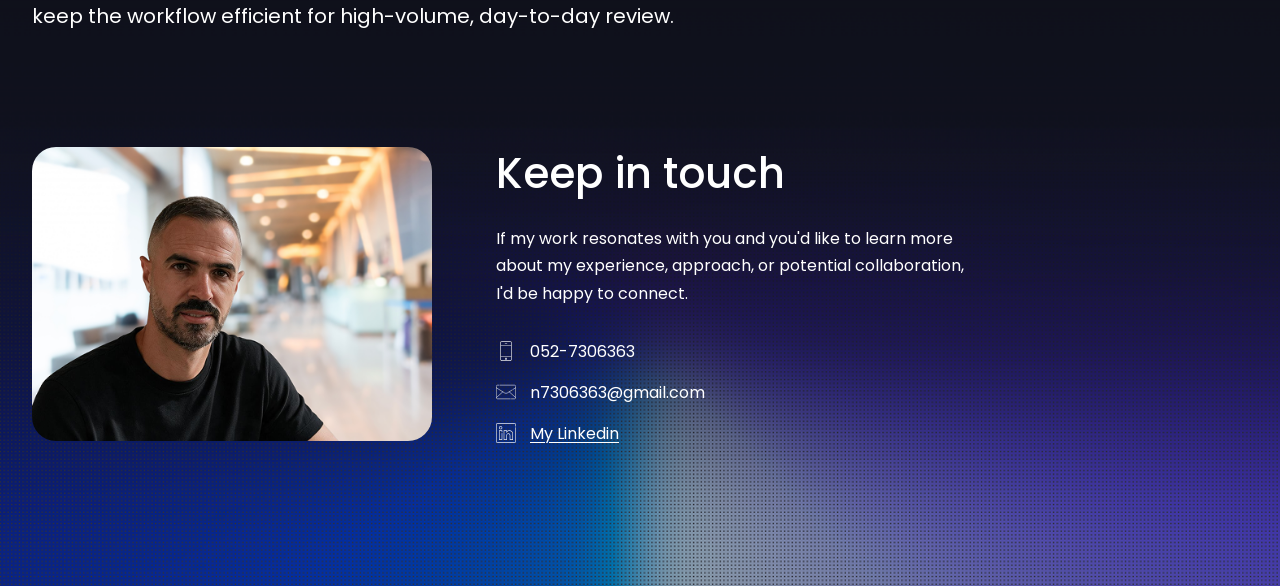
==== commit a780cf69: "Replace dashboard screenshot with looping demo video in case study Autoplay/muted/loop video (vidoe1" ====
--- a/case-study.html
+++ b/case-study.html
@@ -63,7 +63,7 @@
     </section>
 
     <div class="case-image">
-      <img src="דשבורד ללא נוכחות וללא הוצאות 1.png" alt="Employee dashboard home screen" />
+      <video src="vidoe1.mp4" autoplay muted loop playsinline></video>
     </div>
 
     <div class="case-text">
--- a/styles.css
+++ b/styles.css
@@ -379,7 +379,8 @@
   box-shadow: 0 30px 60px -20px rgba(0, 0, 0, 0.6);
 }
 
-.case-image img {
+.case-image img,
+.case-image video {
   width: 100%;
   height: auto;
   display: block;
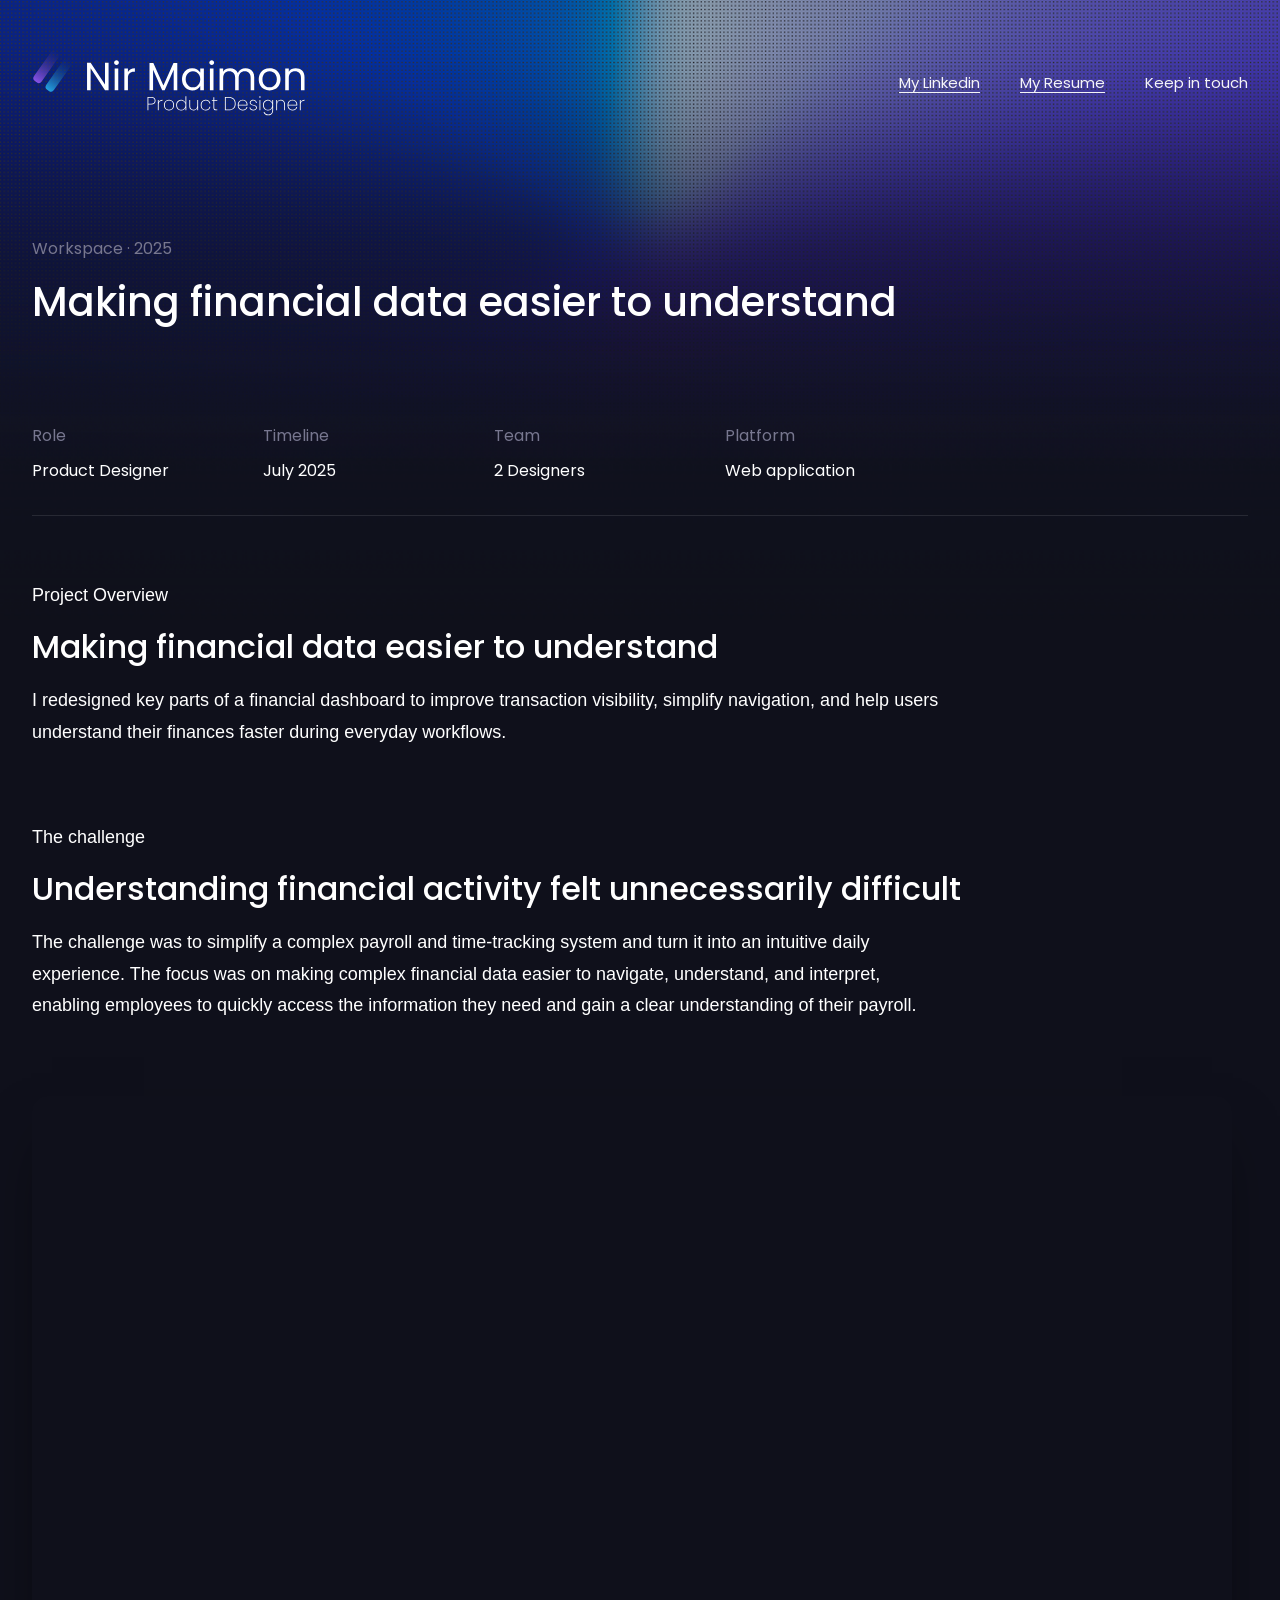
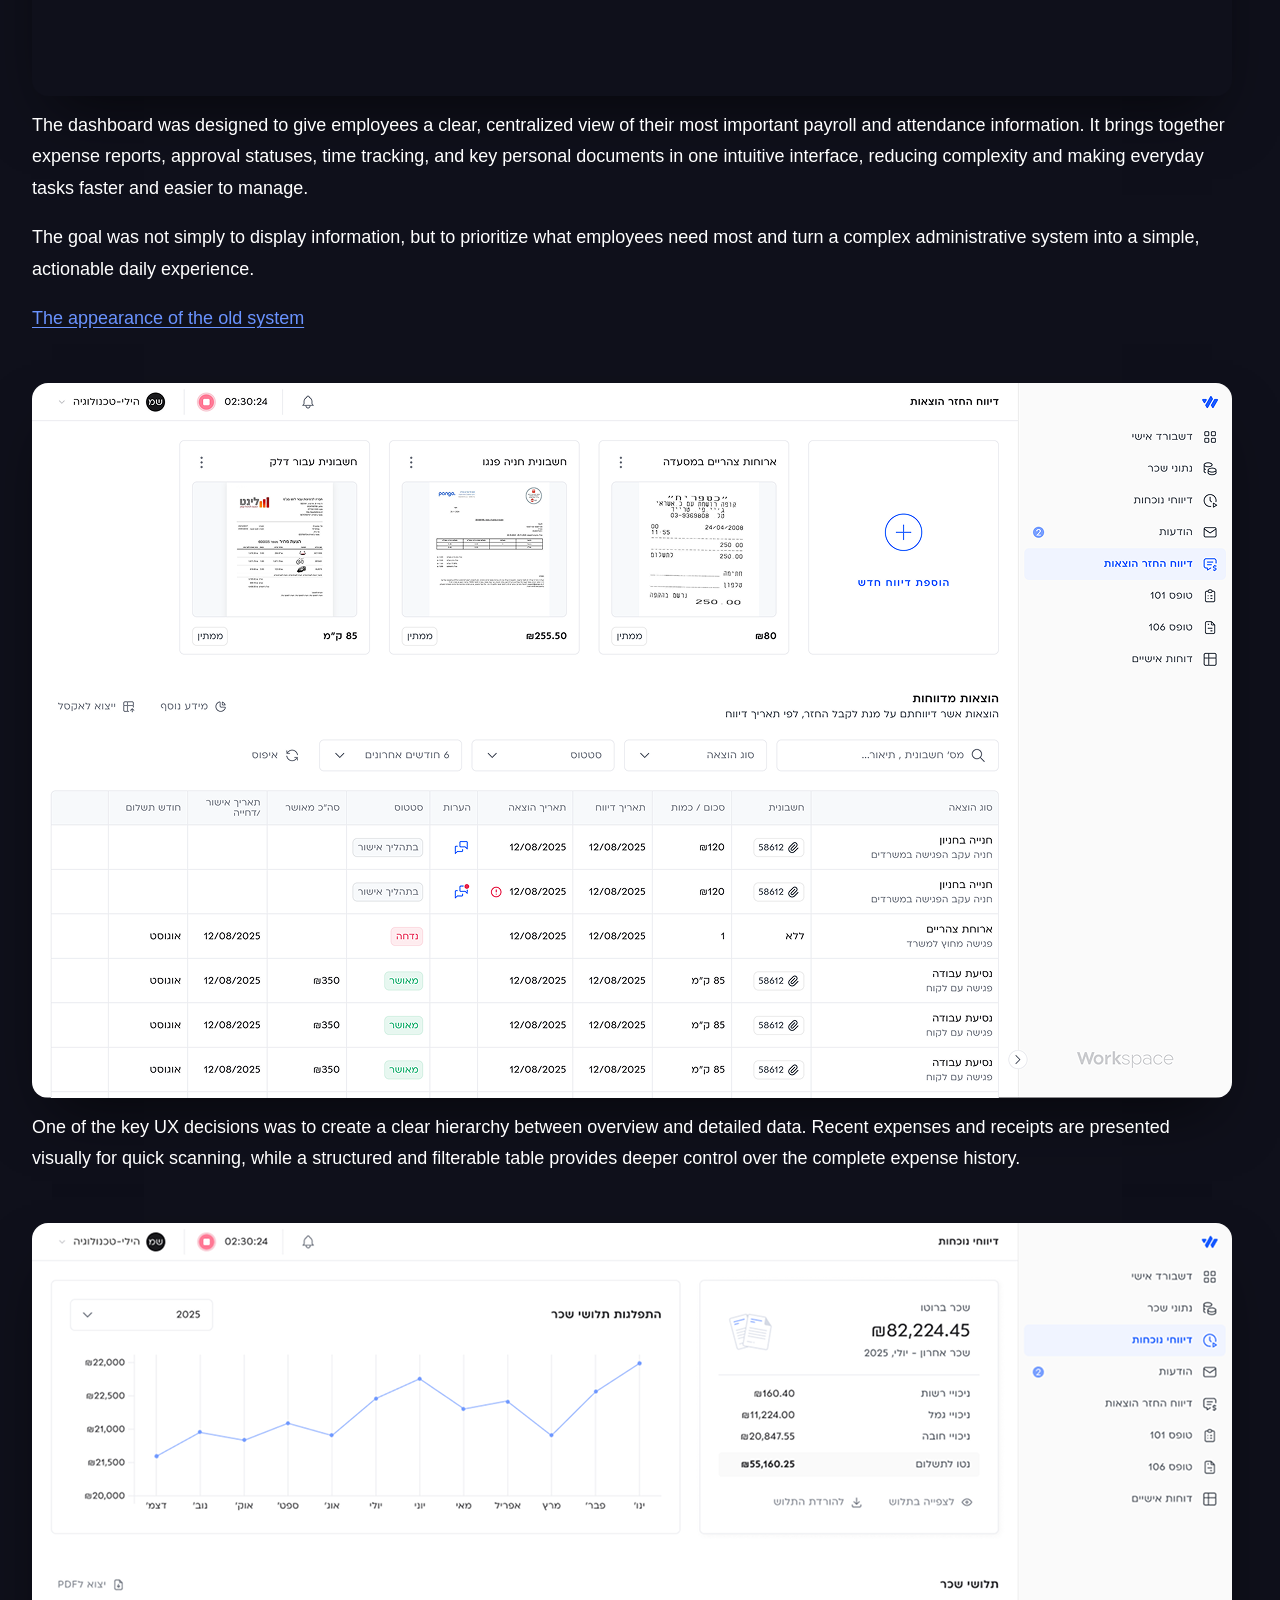
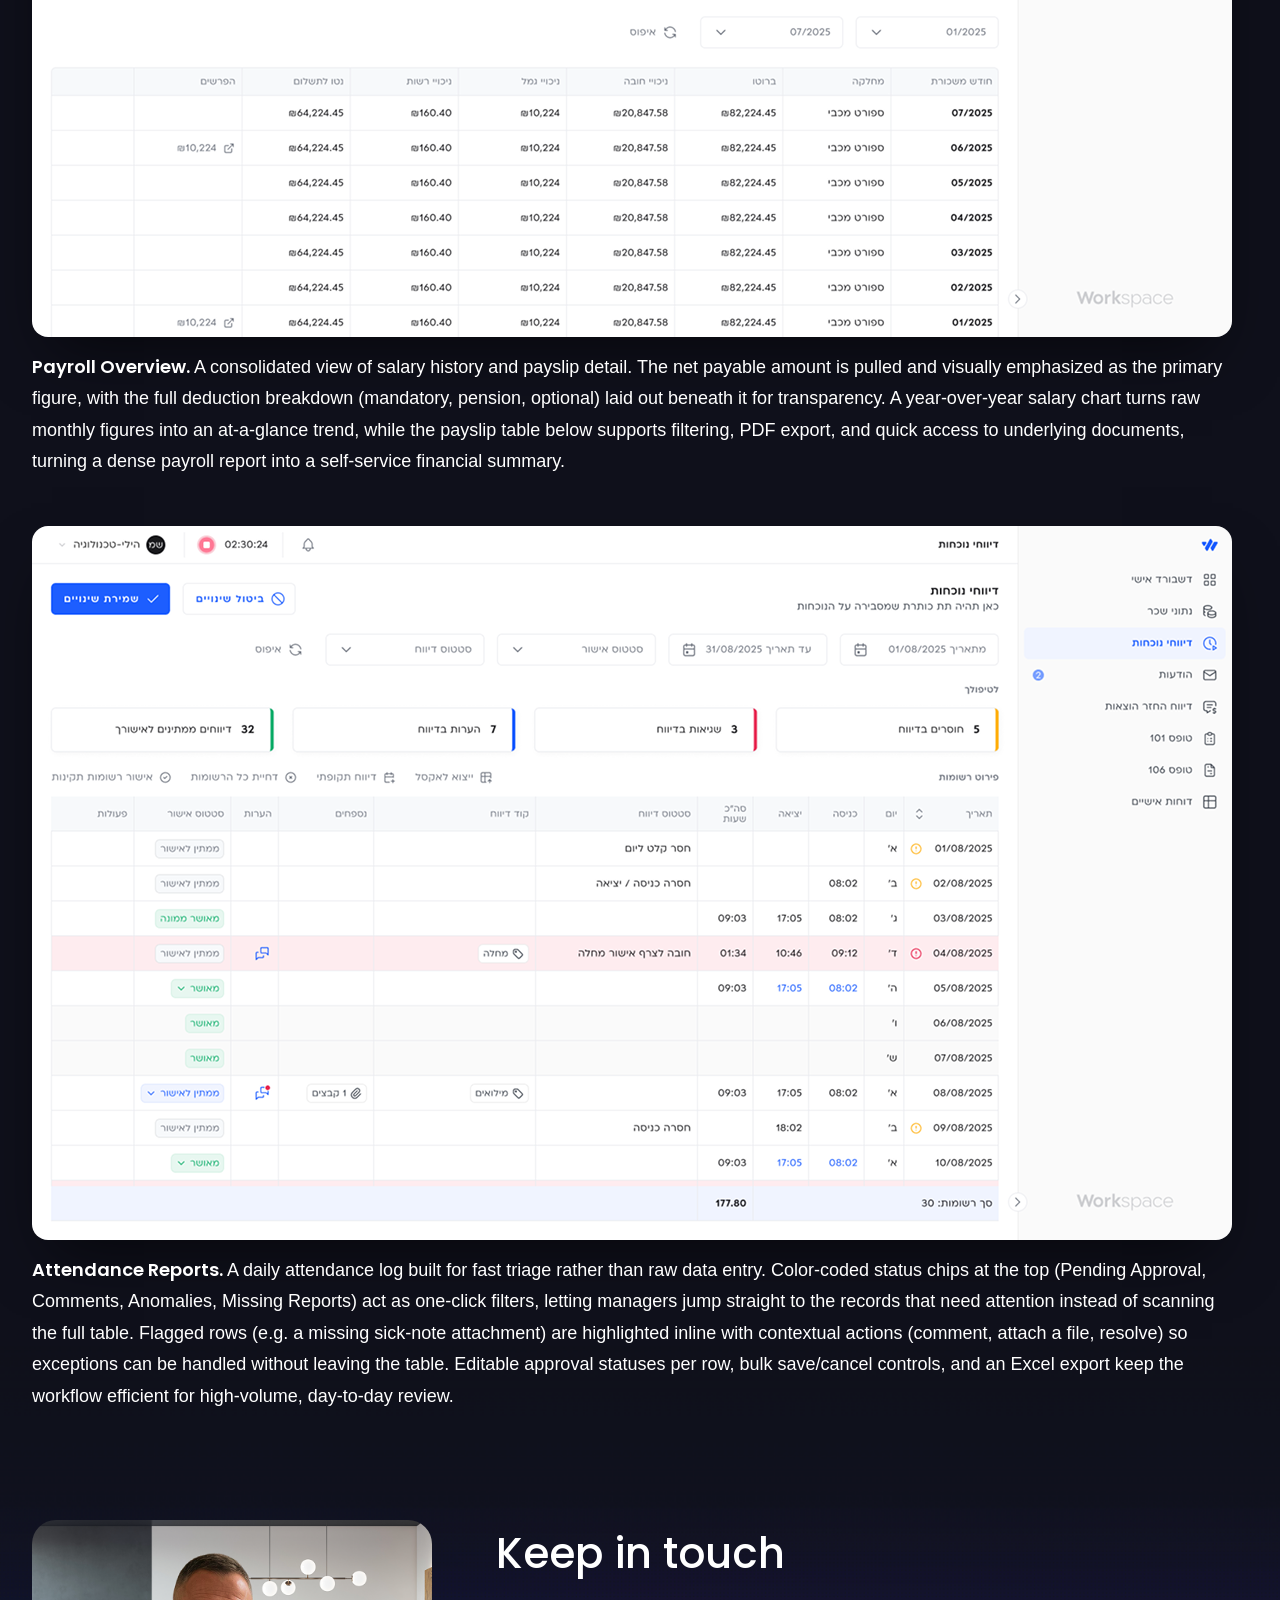
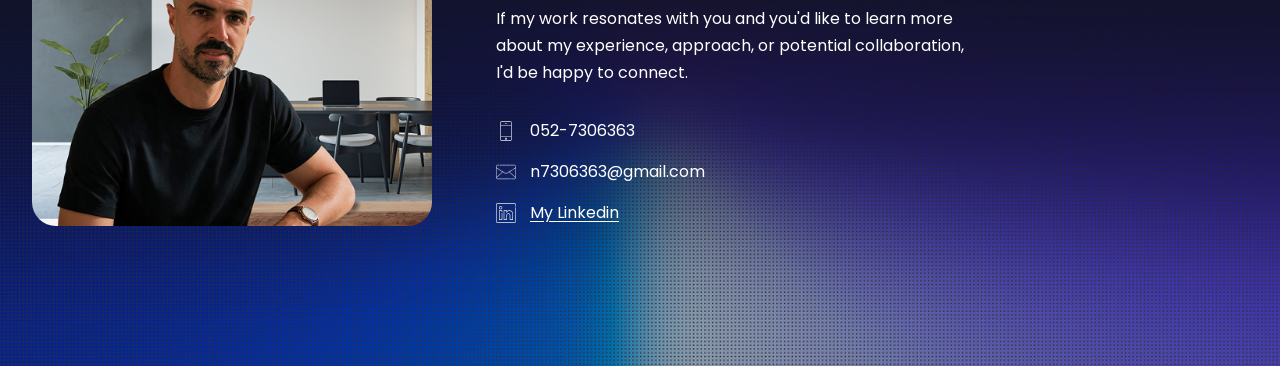
==== commit f0159c43: "Replace Keep in touch photo with me.png across all pages Co-Authored-By: Claude Sonnet 5 <noreply@an" ====
--- a/case-study.html
+++ b/case-study.html
@@ -19,7 +19,7 @@
     <a href="index.html"><img class="logo" src="Group 160525.svg" alt="Nir Maimon — Product Designer" /></a>
     <nav class="site-nav">
       <a class="underline" href="https://www.linkedin.com/in/nir-maimon-a56410125/" target="_blank" rel="noopener">My Linkedin</a>
-      <a class="underline" href="#">My Resume</a>
+      <a class="underline" href="CV.pdf" target="_blank" rel="noopener">My Resume</a>
       <a href="index.html#keep-in-touch">Keep in touch</a>
     </nav>
   </header>
@@ -69,7 +69,7 @@
     <div class="case-text">
       <p>The dashboard was designed to give employees a clear, centralized view of their most important payroll and attendance information. It brings together expense reports, approval statuses, time tracking, and key personal documents in one intuitive interface, reducing complexity and making everyday tasks faster and easier to manage.</p>
       <p>The goal was not simply to display information, but to prioritize what employees need most and turn a complex administrative system into a simple, actionable daily experience.</p>
-      <p><a class="inline-link" href="image 208.png" target="_blank" rel="noopener">The appearance of the old system</a></p>
+      <p><a class="inline-link" href="image 208.png" data-lightbox="image 208.png">The appearance of the old system</a></p>
     </div>
 
     <div class="case-image">
@@ -99,7 +99,7 @@
 
   <section id="keep-in-touch" class="container keep-in-touch footer-cta">
     <div class="photo">
-      <img src="image 68.png" alt="Nir Maimon" />
+      <img src="me.png" alt="Nir Maimon" />
     </div>
     <div>
       <h2>Keep in touch</h2>
@@ -122,5 +122,39 @@
   </section>
 </div>
 
+<div class="lightbox" id="lightbox">
+  <div class="lightbox-backdrop" data-lightbox-close></div>
+  <div class="lightbox-content">
+    <button class="lightbox-close" data-lightbox-close aria-label="Close">&times;</button>
+    <img id="lightbox-img" src="" alt="The appearance of the old system" />
+  </div>
+</div>
+
+<script>
+  const lightbox = document.getElementById('lightbox');
+  const lightboxImg = document.getElementById('lightbox-img');
+
+  document.querySelectorAll('[data-lightbox]').forEach(function (link) {
+    link.addEventListener('click', function (e) {
+      e.preventDefault();
+      lightboxImg.src = link.getAttribute('data-lightbox');
+      lightbox.classList.add('is-open');
+    });
+  });
+
+  function closeLightbox() {
+    lightbox.classList.remove('is-open');
+    lightboxImg.src = '';
+  }
+
+  document.querySelectorAll('[data-lightbox-close]').forEach(function (el) {
+    el.addEventListener('click', closeLightbox);
+  });
+
+  document.addEventListener('keydown', function (e) {
+    if (e.key === 'Escape') closeLightbox();
+  });
+</script>
+
 </body>
 </html>
--- a/styles.css
+++ b/styles.css
@@ -160,7 +160,7 @@
 
 .hero h1 {
   font-size: 56px;
-  font-weight: 700;
+  font-weight: 400;
   line-height: 1.2;
   letter-spacing: -0.5px;
   margin-bottom: 24px;
@@ -172,10 +172,11 @@
 }
 
 .hero p {
-  font-size: 16px;
+  font-size: 18px;
+  font-weight: 300;
   line-height: 1.7;
   color: var(--text-primary);
-  max-width: 620px;
+  max-width: 700px;
 }
 
 /* ---------- projects ---------- */
@@ -337,6 +338,28 @@
   display: block;
 }
 
+.phone-row {
+  display: grid;
+  grid-template-columns: repeat(4, 1fr);
+  gap: 20px;
+  max-width: 1200px;
+  margin-bottom: 32px;
+}
+
+.phone-row img {
+  width: 100%;
+  height: auto;
+  border-radius: 12px;
+  display: block;
+  box-shadow: 0 20px 40px -15px rgba(0, 0, 0, 0.6);
+}
+
+@media (max-width: 900px) {
+  .phone-row {
+    grid-template-columns: repeat(2, 1fr);
+  }
+}
+
 .case-section {
   max-width: 920px;
   padding-bottom: 56px;
@@ -354,7 +377,8 @@
 }
 
 .case-section p {
-  font-size: 20px;
+  font-size: 18px;
+  font-weight: 300;
   line-height: 1.75;
   color: var(--text-primary);
   margin-bottom: 18px;
@@ -392,7 +416,8 @@
 }
 
 .case-text p {
-  font-size: 20px;
+  font-size: 18px;
+  font-weight: 300;
   line-height: 1.75;
   color: var(--text-primary);
   margin: 0 0 18px;
@@ -488,3 +513,61 @@
     display: none;
   }
 }
+
+/* ---------- lightbox ---------- */
+
+.lightbox {
+  position: fixed;
+  inset: 0;
+  z-index: 100;
+  display: none;
+  align-items: center;
+  justify-content: center;
+  padding: 48px;
+}
+
+.lightbox.is-open {
+  display: flex;
+}
+
+.lightbox-backdrop {
+  position: absolute;
+  inset: 0;
+  background: rgba(5, 5, 12, 0.85);
+}
+
+.lightbox-content {
+  position: relative;
+  max-width: 1100px;
+  max-height: 100%;
+  z-index: 1;
+}
+
+.lightbox-content img {
+  display: block;
+  width: 100%;
+  height: auto;
+  max-height: 85vh;
+  object-fit: contain;
+  border-radius: 12px;
+  box-shadow: 0 40px 80px -20px rgba(0, 0, 0, 0.7);
+}
+
+.lightbox-close {
+  position: absolute;
+  top: -44px;
+  right: 0;
+  width: 32px;
+  height: 32px;
+  border: none;
+  border-radius: 50%;
+  background: rgba(255, 255, 255, 0.1);
+  color: var(--text-primary);
+  font-size: 20px;
+  line-height: 1;
+  cursor: pointer;
+}
+
+.lightbox-close:hover {
+  background: rgba(255, 255, 255, 0.2);
+}
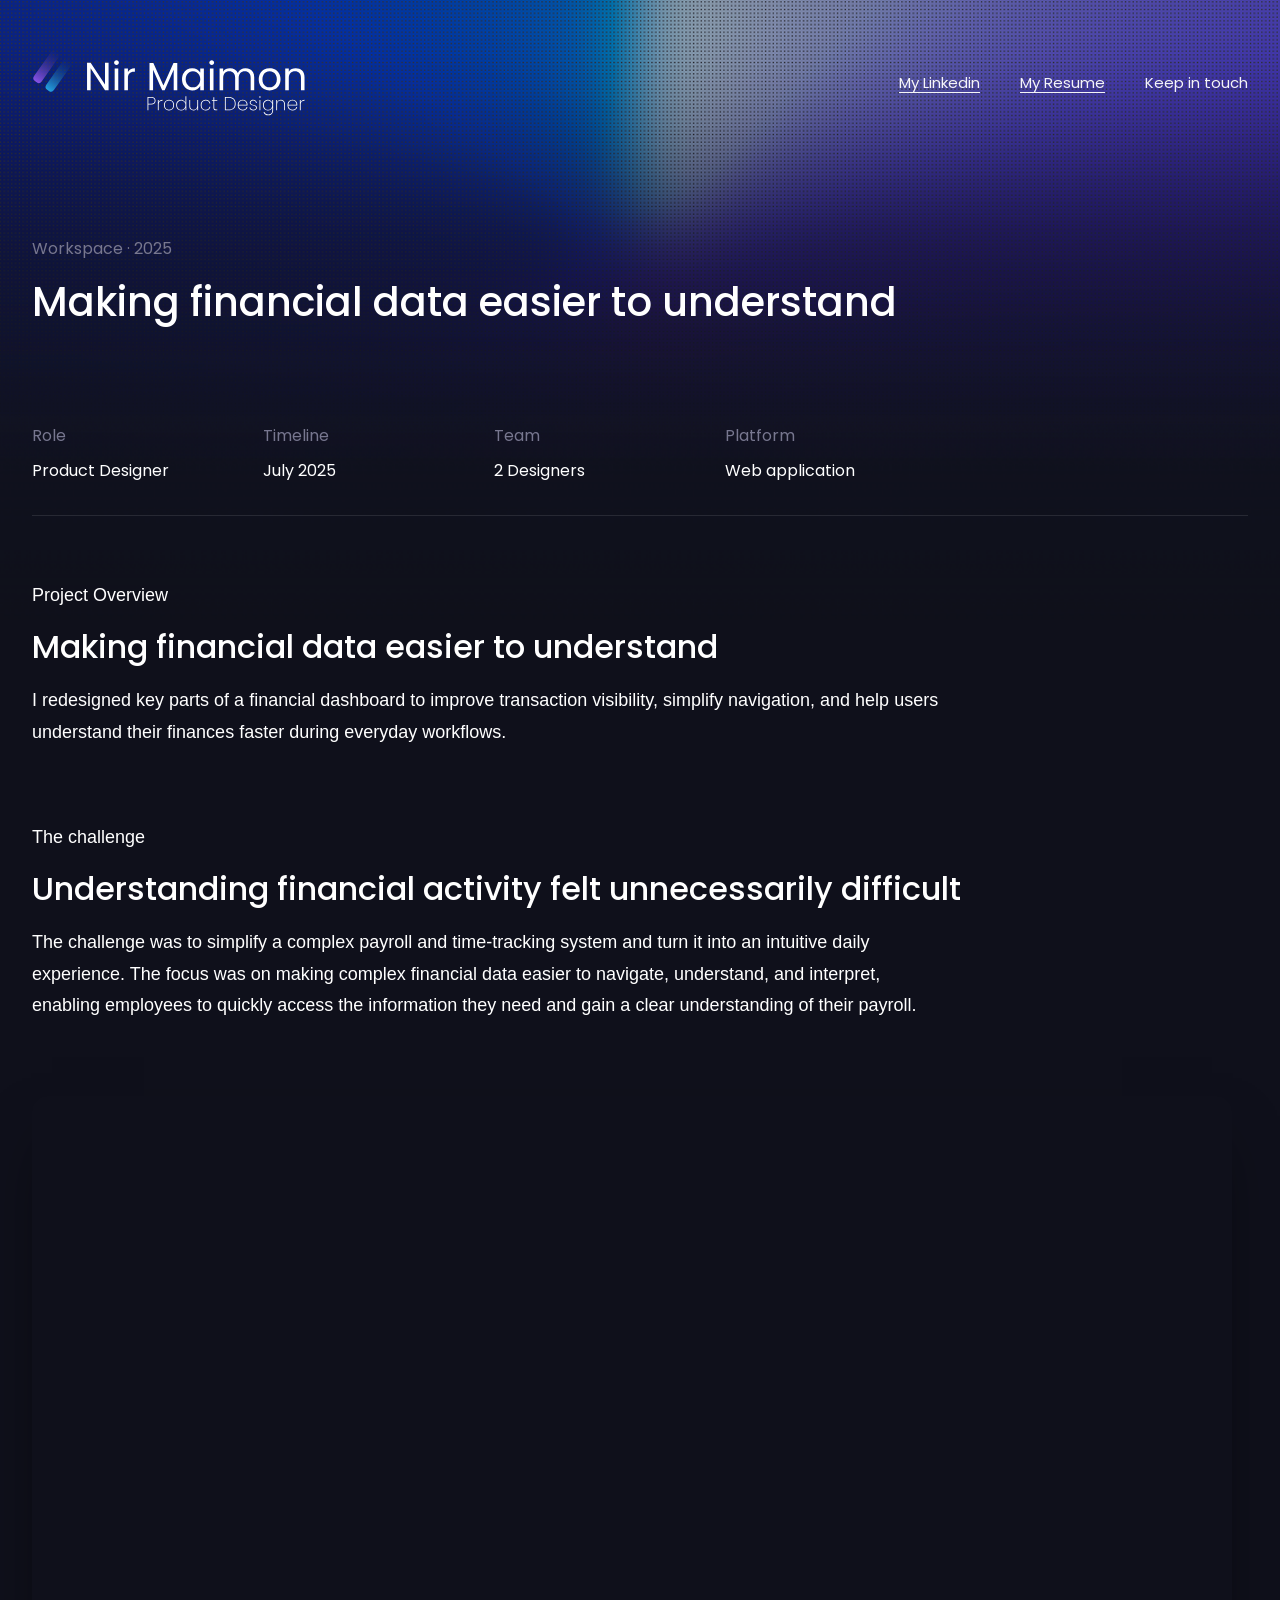
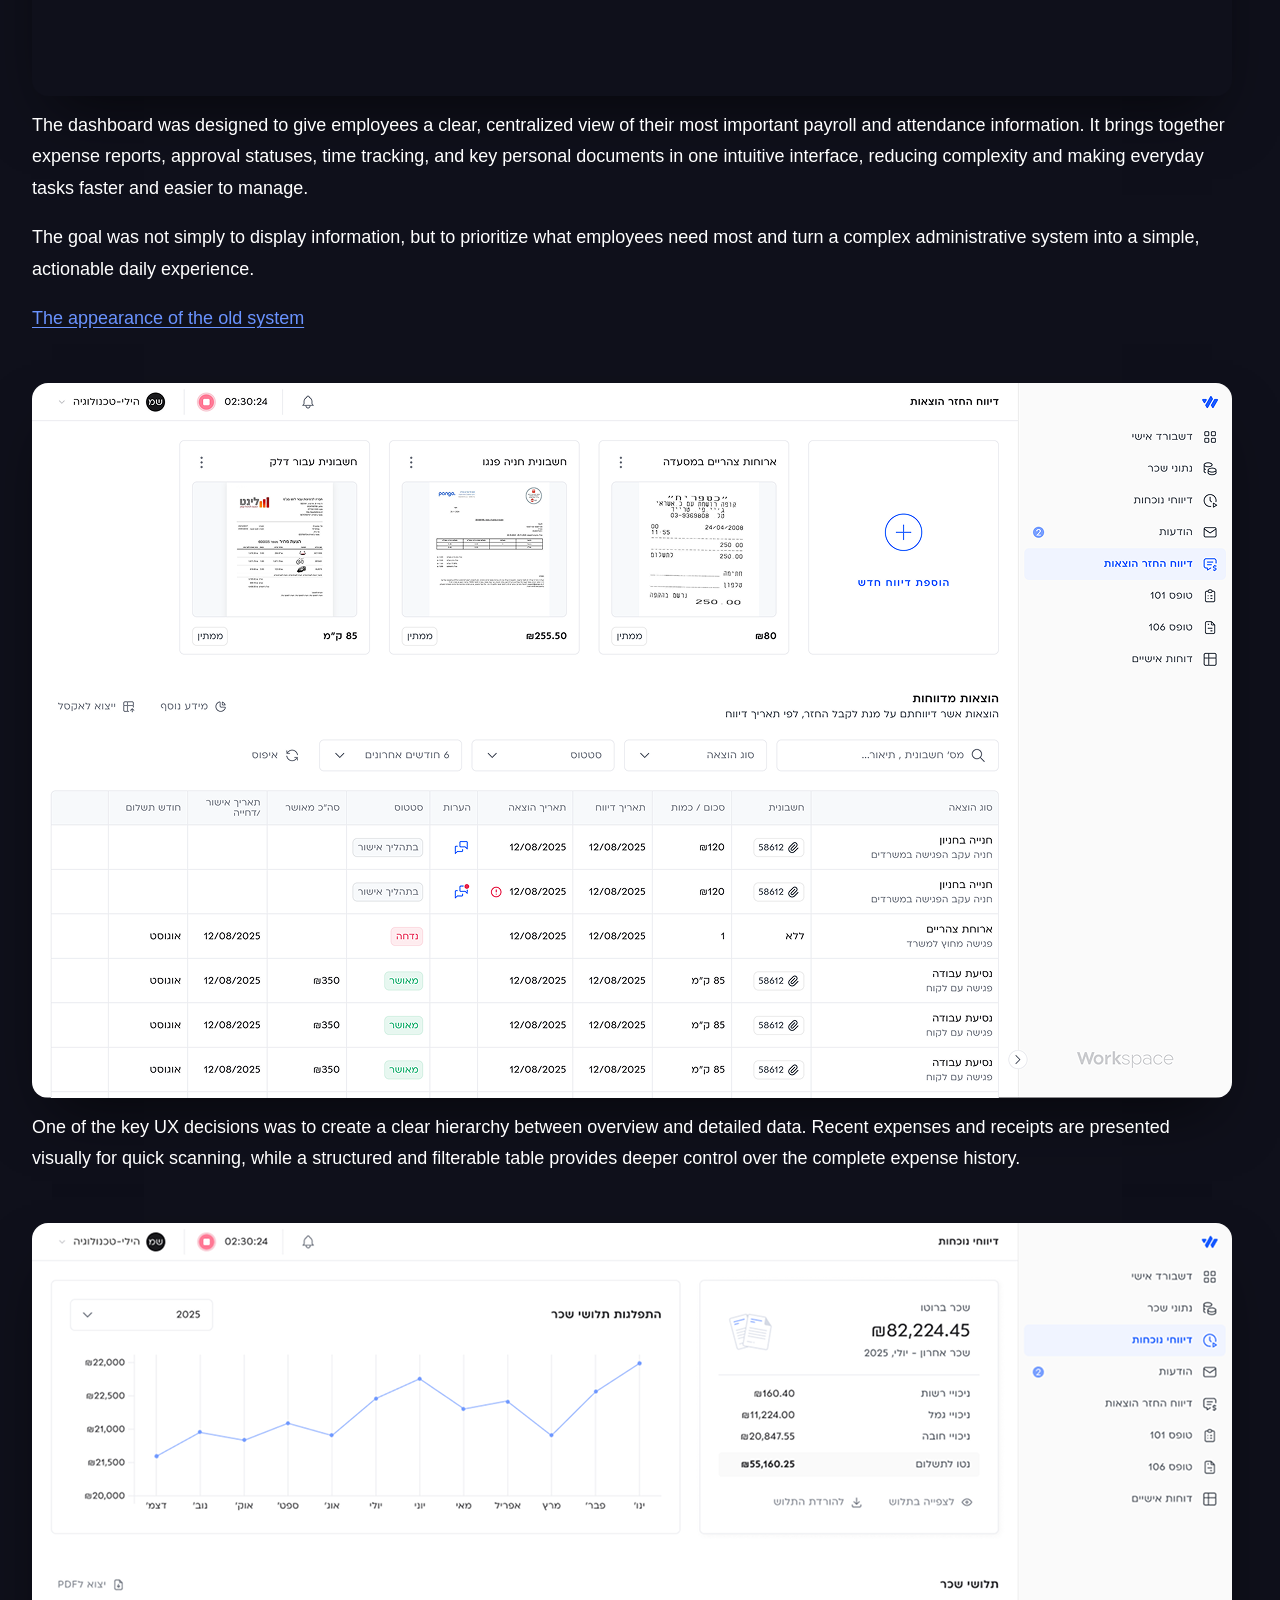
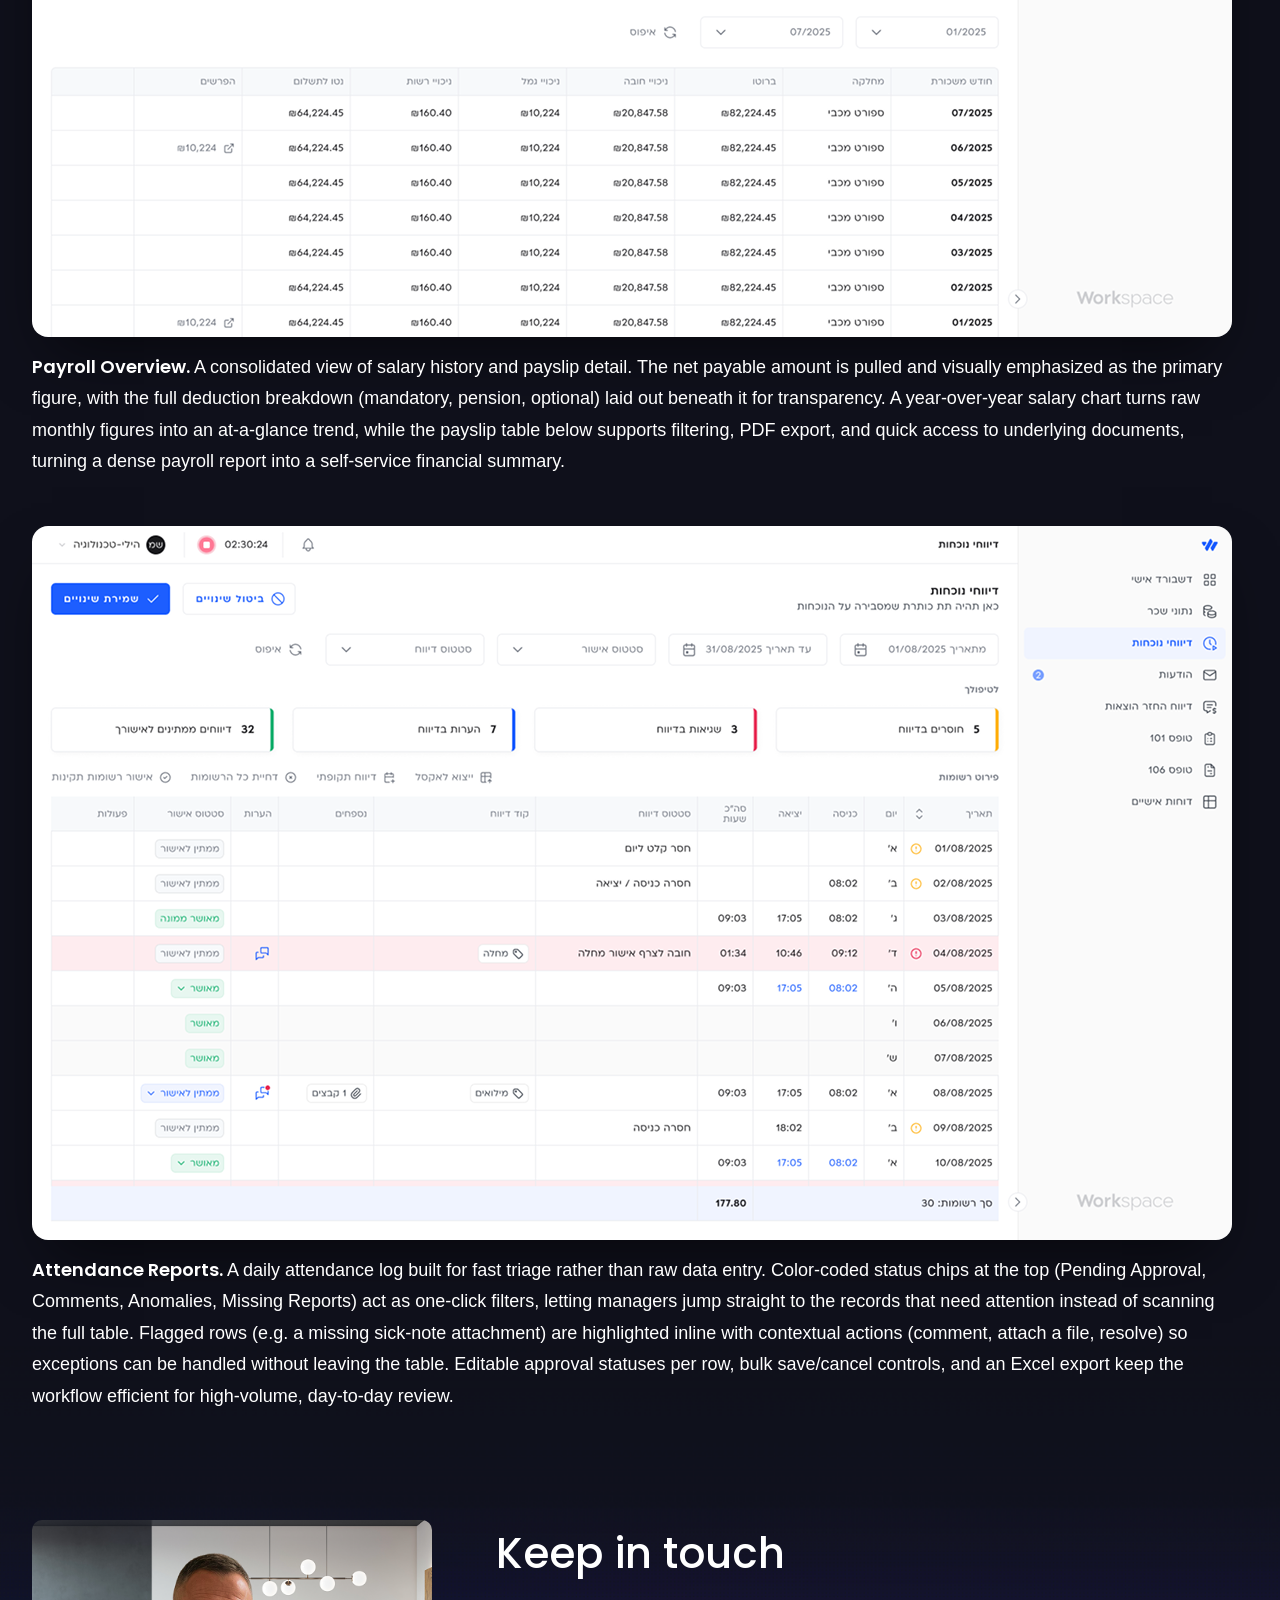
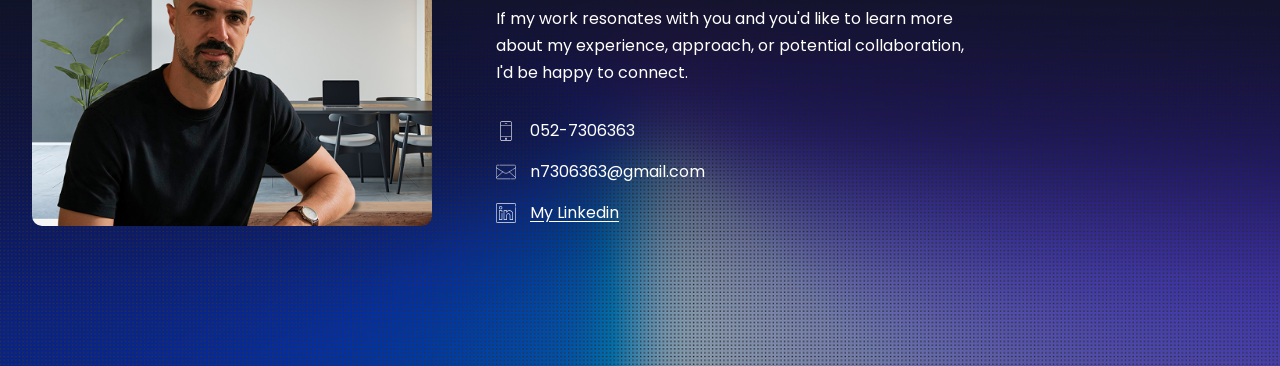
==== commit ceeed4c7: "Rename asset files to ASCII kebab-case (fixes Windows ZIP mojibake) Filenames with spaces or Hebrew " ====
--- a/case-study.html
+++ b/case-study.html
@@ -16,7 +16,7 @@
   <div class="bg-glow-bottom"></div>
 
   <header class="container site-header">
-    <a href="index.html"><img class="logo" src="Group 160525.svg" alt="Nir Maimon — Product Designer" /></a>
+    <a href="index.html"><img class="logo" src="group-160525.svg" alt="Nir Maimon — Product Designer" /></a>
     <nav class="site-nav">
       <a class="underline" href="https://www.linkedin.com/in/nir-maimon-a56410125/" target="_blank" rel="noopener">My Linkedin</a>
       <a class="underline" href="CV.pdf" target="_blank" rel="noopener">My Resume</a>
@@ -69,11 +69,11 @@
     <div class="case-text">
       <p>The dashboard was designed to give employees a clear, centralized view of their most important payroll and attendance information. It brings together expense reports, approval statuses, time tracking, and key personal documents in one intuitive interface, reducing complexity and making everyday tasks faster and easier to manage.</p>
       <p>The goal was not simply to display information, but to prioritize what employees need most and turn a complex administrative system into a simple, actionable daily experience.</p>
-      <p><a class="inline-link" href="image 208.png" data-lightbox="image 208.png">The appearance of the old system</a></p>
+      <p><a class="inline-link" href="image-208.png" data-lightbox="image-208.png">The appearance of the old system</a></p>
     </div>
 
     <div class="case-image">
-      <img src="דיווח החזר הוצאות 1.png" alt="Expense reports screen" />
+      <img src="expense-report.png" alt="Expense reports screen" />
     </div>
 
     <div class="case-text">
@@ -81,7 +81,7 @@
     </div>
 
     <div class="case-image">
-      <img src="נתוני שכר 2.png" alt="Payroll overview screen" />
+      <img src="payroll-data.png" alt="Payroll overview screen" />
     </div>
 
     <div class="case-text">
@@ -89,7 +89,7 @@
     </div>
 
     <div class="case-image">
-      <img src="נוכחות 1.png" alt="Attendance reports screen" />
+      <img src="attendance.png" alt="Attendance reports screen" />
     </div>
 
     <div class="case-text">
--- a/styles.css
+++ b/styles.css
@@ -64,7 +64,7 @@
   left: 0;
   width: 100%;
   height: 620px;
-  background-image: url("image 72.png");
+  background-image: url("image-72.png");
   background-size: cover;
   background-position: top center;
   z-index: 0;
@@ -77,7 +77,7 @@
   left: 0;
   width: 100%;
   height: 620px;
-  background-image: url("image 73.png");
+  background-image: url("image-73.png");
   background-size: cover;
   background-position: bottom center;
   z-index: 0;
@@ -229,7 +229,7 @@
 }
 
 .keep-in-touch .photo {
-  border-radius: 24px;
+  border-radius: 10px;
   overflow: hidden;
   width: 100%;
 }
